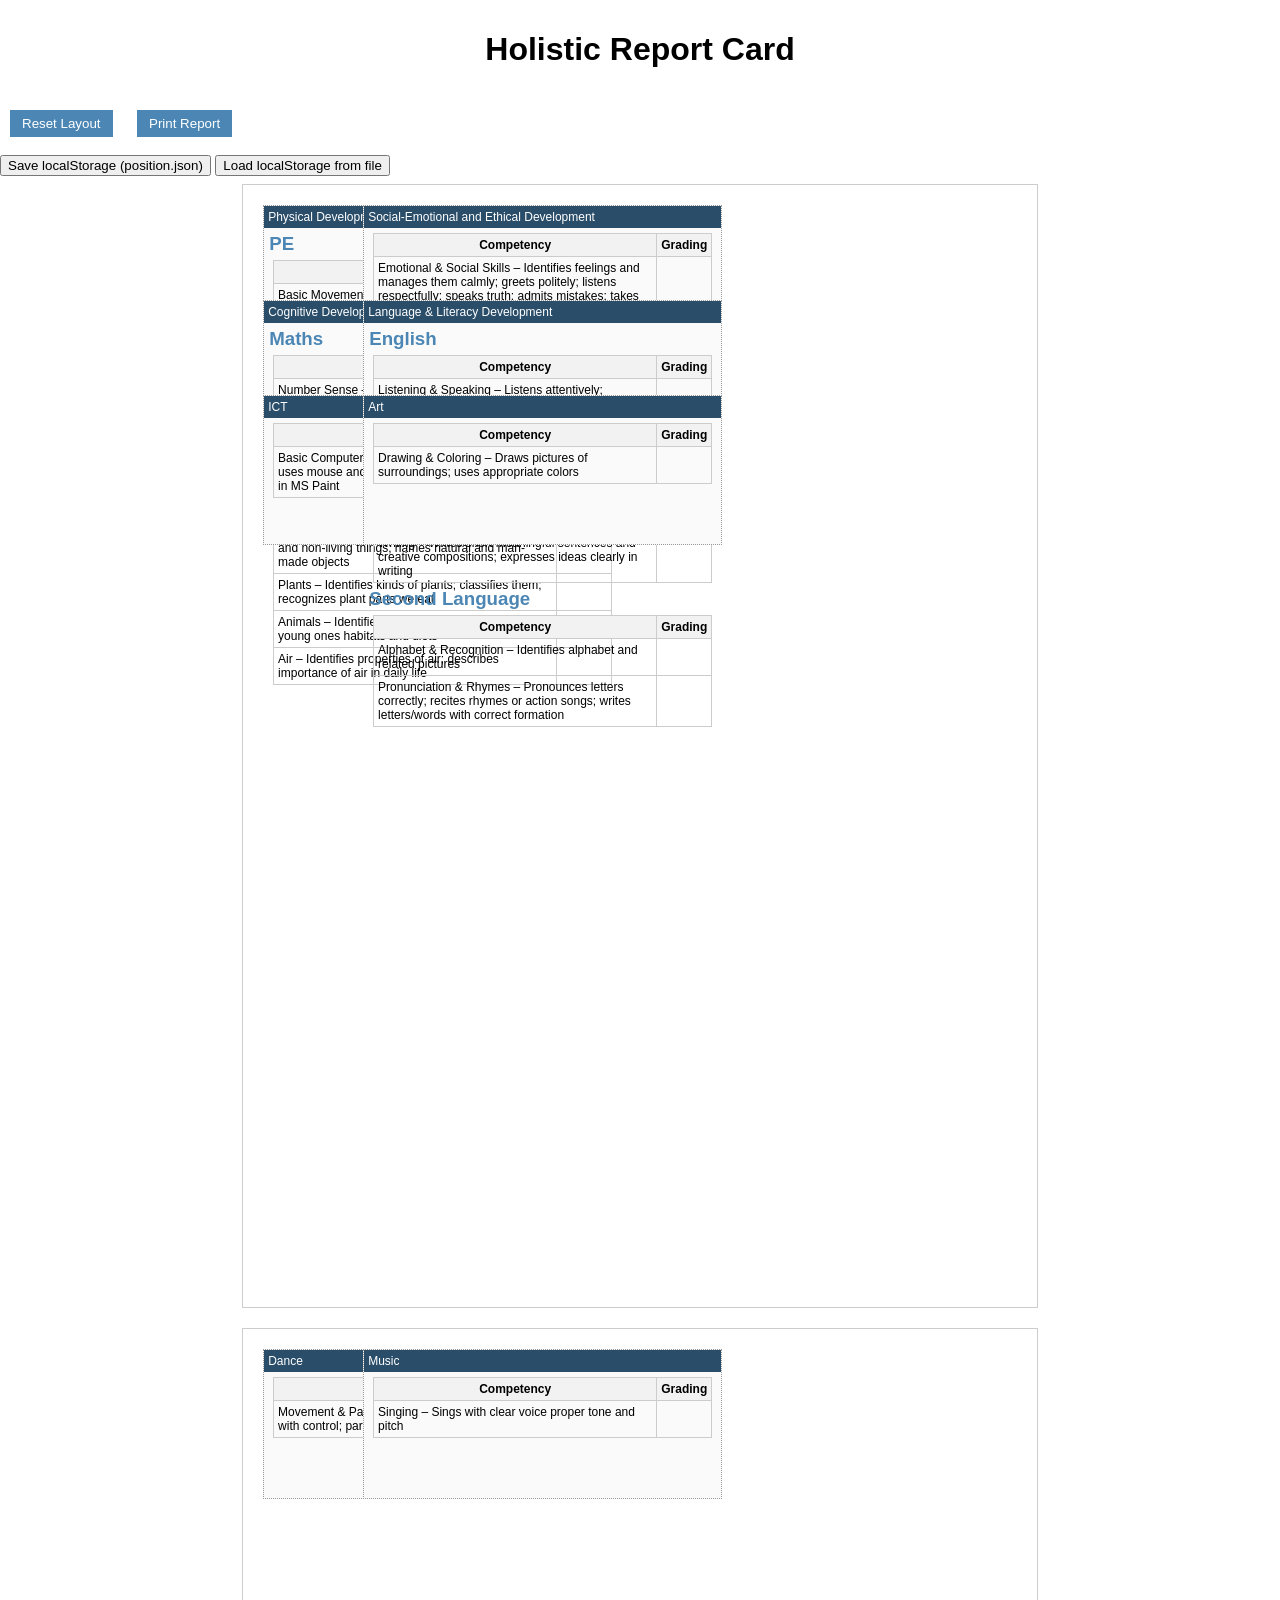
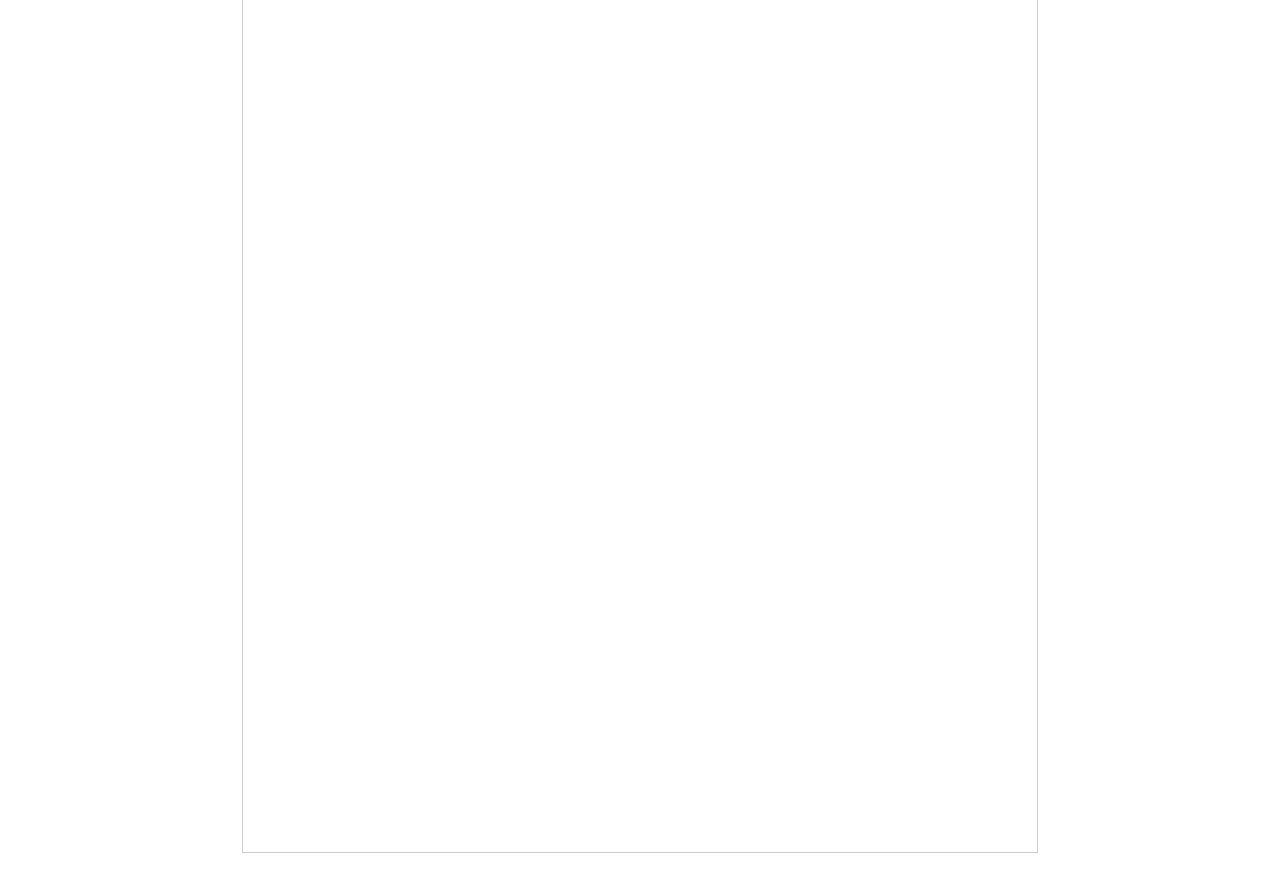
==== index.html @ 9ecc625c "Included Position.js" ====
<!DOCTYPE html>
<html>
<head>
  <meta charset="UTF-8">
  <title>Holistic Report Card</title>
<link rel="stylesheet" href="styles.css">
</head>
<body>

<h1>Holistic Report Card</h1>
<button id="resetBtn">Reset Layout</button>
<button id="printBtn">Print Report</button>

<!-- place anywhere in your page (e.g., near your toolbar) -->
<div id="localstorage-tools" style="margin:8px 0;">
  <button id="exportBtn">Save localStorage (position.json)</button>
  <button id="importBtn">Load localStorage from file</button>
  <input id="importFile" type="file" accept=".json,application/json" style="display:none" />
</div>


<div id="pages"></div>


<script src="script.js"></script>
</body>
</html>
---- styles.css ----
@page { size: A4; margin: 0; }
    body { font-family: Arial, sans-serif; margin: 0; padding: 0; }
    h1 { text-align:center; padding:10px; }
    .a4-page {
      position: relative;
      width: 210mm;
      height: 297mm;
      margin: auto;
      border: 1px solid #ccc;
      background: #fff;
      margin-bottom: 20px;
      page-break-after: always;
    }
    .domain {
      position: absolute;
      width: 95mm;
      min-height: 50px;
      background: #fafafa;
      border: 1px dotted #999;
      box-sizing: border-box;
    }
    .drag-handle {
      background: #2a4d69;
      color: #fff;
      padding: 4px;
      cursor: move;
      font-size: 12px;
    }
    .resize-handle {
      position: absolute;
      left: 0; right: 0; height: 6px;
      cursor: ns-resize; background: transparent;
    }
    .resize-top { top: 0; }
    .resize-bottom { bottom: 0; }
    h3 { margin: 5px; color: #4b86b4; }
    table { border-collapse: collapse; width: 95%; margin: 5px auto; }
    th, td { border: 1px solid #ccc; padding: 4px; font-size: 12px; }
    th { background: #f2f2f2; }
    #resetBtn, #printBtn {
      display:inline-block;
      margin:10px;
      padding:6px 12px;
      background:#4b86b4;
      color:#fff;
      border:none;
      cursor:pointer;
    }
    .guide-line {
      position: absolute;
      background: red;
      opacity: 0.5;
      pointer-events: none;
      z-index: 9999;
      display: none;
    }
    .guide-line.horizontal { height: 1px; width: 100%; }
    .guide-line.vertical { width: 1px; height: 100%; }

    @media print {
      #resetBtn, #printBtn, h1 {
        display: none !important;
      }
      .a4-page { border: none; margin: 0; }
    }
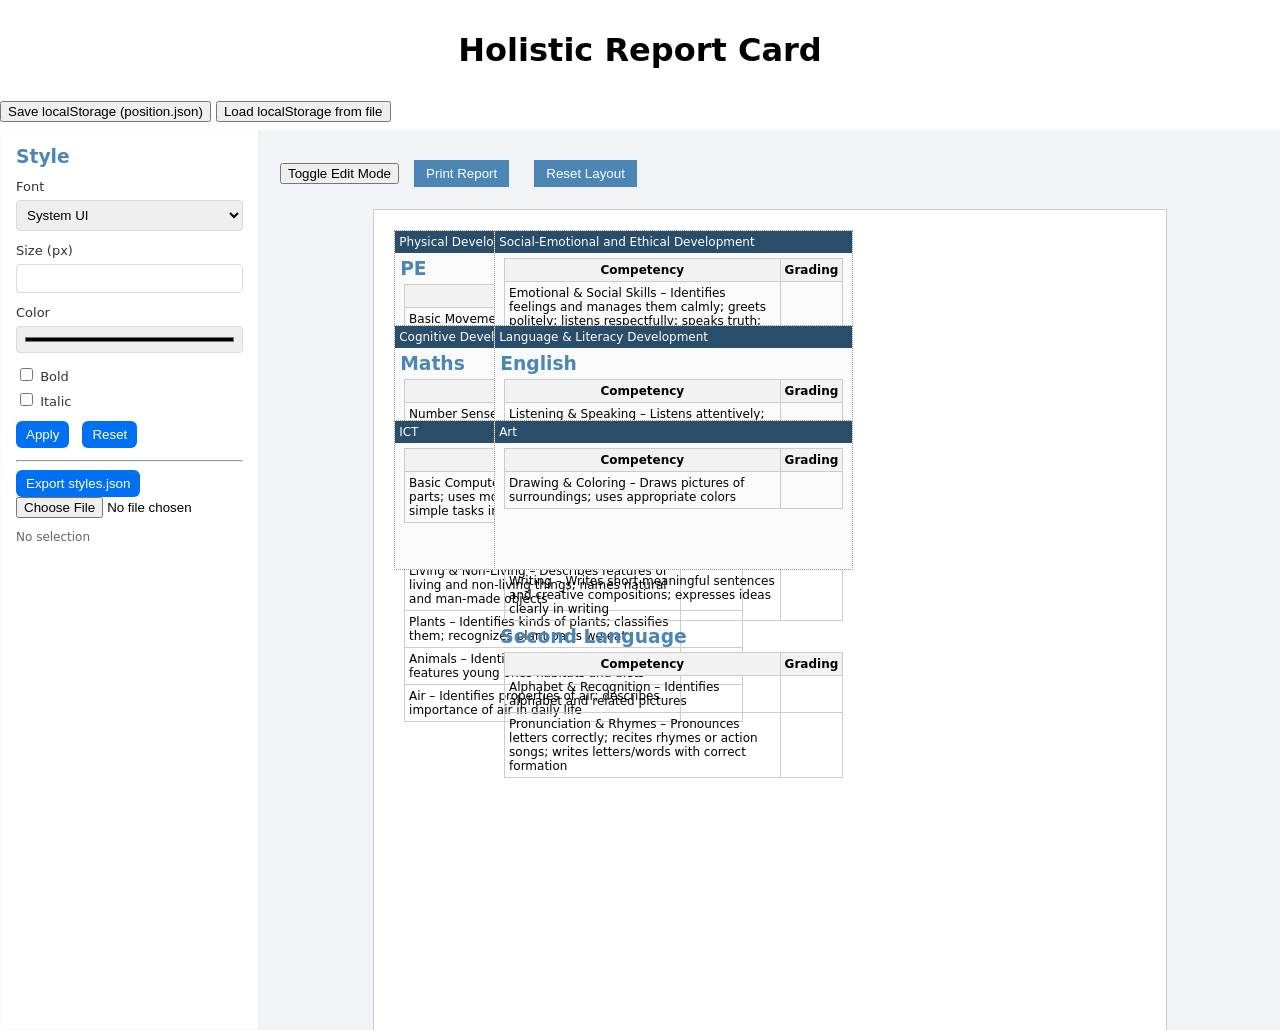
==== commit ec0e3f19: "Included Editor.js" ====
--- a/index.html
+++ b/index.html
@@ -2,26 +2,82 @@
 <html>
 <head>
   <meta charset="UTF-8">
-  <title>Holistic Report Card</title>
-<link rel="stylesheet" href="styles.css">
+  <title>Holistic Report Card — Editor</title>
+  <link rel="stylesheet" href="styles.css">
+  <link rel="stylesheet" href="assets/css/editor.css">
 </head>
 <body>
 
-<h1>Holistic Report Card</h1>
-<button id="resetBtn">Reset Layout</button>
-<button id="printBtn">Print Report</button>
+<header>
+  <h1>Holistic Report Card</h1>
+</header>
 
-<!-- place anywhere in your page (e.g., near your toolbar) -->
 <div id="localstorage-tools" style="margin:8px 0;">
   <button id="exportBtn">Save localStorage (position.json)</button>
   <button id="importBtn">Load localStorage from file</button>
   <input id="importFile" type="file" accept=".json,application/json" style="display:none" />
 </div>
 
+<div id="app" class="app-shell">
+  <aside id="sidebar" aria-label="Style sidebar">
+    <h3>Style</h3>
 
-<div id="pages"></div>
+    <div class="control">
+      <label for="fontFamily">Font</label>
+      <select id="fontFamily">
+        <option value="system-ui, -apple-system, 'Segoe UI', Roboto, 'Helvetica Neue', Arial">System UI</option>
+        <option value="Arial, Helvetica, sans-serif">Arial</option>
+        <option value="Georgia, serif">Georgia</option>
+        <option value="'Times New Roman', Times, serif">Times New Roman</option>
+        <option value="'Courier New', monospace">Courier New</option>
+      </select>
+    </div>
 
+    <div class="control">
+      <label for="fontSize">Size (px)</label>
+      <input id="fontSize" type="number" min="6" max="200" />
+    </div>
 
-<script src="script.js"></script>
+    <div class="control">
+      <label for="fontColor">Color</label>
+      <input id="fontColor" type="color" />
+    </div>
+
+    <div class="control">
+      <label><input id="boldToggle" type="checkbox" /> Bold</label>
+      <label><input id="italicToggle" type="checkbox" /> Italic</label>
+    </div>
+
+    <div class="control">
+      <button id="applyBtn">Apply</button>
+      <button id="resetStyleBtn">Reset</button>
+    </div>
+
+    <hr />
+
+    <div class="control">
+      <button id="exportStylesBtn">Export styles.json</button>
+      <input id="importStylesFile" type="file" accept="application/json" />
+    </div>
+
+    <div id="selectedInfo" aria-live="polite"></div>
+  </aside>
+
+  <main id="main">
+    <div id="toolbar">
+      <button id="toggleEdit">Toggle Edit Mode</button>
+      <button id="printBtn">Print Report</button>
+      <button id="resetBtn">Reset Layout</button>
+    </div>
+
+    <section id="pages-wrapper">
+      <!-- script.js will populate #pages with .a4-page elements -->
+      <div id="pages"></div>
+    </section>
+  </main>
+</div>
+
+<script src="script.js" defer></script>
+<script src="assets/js/editor.js" defer></script>
 </body>
 </html>
--- a/styles.css
+++ b/styles.css
@@ -1,65 +1,89 @@
- @page { size: A4; margin: 0; }
-    body { font-family: Arial, sans-serif; margin: 0; padding: 0; }
-    h1 { text-align:center; padding:10px; }
-    .a4-page {
-      position: relative;
-      width: 210mm;
-      height: 297mm;
-      margin: auto;
-      border: 1px solid #ccc;
-      background: #fff;
-      margin-bottom: 20px;
-      page-break-after: always;
-    }
-    .domain {
-      position: absolute;
-      width: 95mm;
-      min-height: 50px;
-      background: #fafafa;
-      border: 1px dotted #999;
-      box-sizing: border-box;
-    }
-    .drag-handle {
-      background: #2a4d69;
-      color: #fff;
-      padding: 4px;
-      cursor: move;
-      font-size: 12px;
-    }
-    .resize-handle {
-      position: absolute;
-      left: 0; right: 0; height: 6px;
-      cursor: ns-resize; background: transparent;
-    }
-    .resize-top { top: 0; }
-    .resize-bottom { bottom: 0; }
-    h3 { margin: 5px; color: #4b86b4; }
-    table { border-collapse: collapse; width: 95%; margin: 5px auto; }
-    th, td { border: 1px solid #ccc; padding: 4px; font-size: 12px; }
-    th { background: #f2f2f2; }
-    #resetBtn, #printBtn {
-      display:inline-block;
-      margin:10px;
-      padding:6px 12px;
-      background:#4b86b4;
-      color:#fff;
-      border:none;
-      cursor:pointer;
-    }
-    .guide-line {
-      position: absolute;
-      background: red;
-      opacity: 0.5;
-      pointer-events: none;
-      z-index: 9999;
-      display: none;
-    }
-    .guide-line.horizontal { height: 1px; width: 100%; }
-    .guide-line.vertical { width: 1px; height: 100%; }
+@page { size: A4; margin: 0; }
+body { font-family: Arial, sans-serif; margin: 0; padding: 0; }
+h1 { text-align:center; padding:10px; }
+.a4-page {
+  position: relative;
+  width: 210mm;
+  height: 297mm;
+  margin: auto;
+  border: 1px solid #ccc;
+  background: #fff;
+  margin-bottom: 20px;
+  page-break-after: always;
+}
+.domain {
+  position: absolute;
+  width: 95mm;
+  min-height: 50px;
+  background: #fafafa;
+  border: 1px dotted #999;
+  box-sizing: border-box;
+}
+.drag-handle {
+  background: #2a4d69;
+  color: #fff;
+  padding: 4px;
+  cursor: move;
+  font-size: 12px;
+}
+.resize-handle {
+  position: absolute;
+  left: 0; right: 0; height: 6px;
+  cursor: ns-resize; background: transparent;
+}
+.resize-top { top: 0; }
+.resize-bottom { bottom: 0; }
+h3 { margin: 5px; color: #4b86b4; }
+table { border-collapse: collapse; width: 95%; margin: 5px auto; }
+th, td { border: 1px solid #ccc; padding: 4px; font-size: 12px; }
+th { background: #f2f2f2; }
+#resetBtn, #printBtn {
+  display:inline-block;
+  margin:10px;
+  padding:6px 12px;
+  background:#4b86b4;
+  color:#fff;
+  border:none;
+  cursor:pointer;
+}
+.guide-line {
+  position: absolute;
+  background: red;
+  opacity: 0.5;
+  pointer-events: none;
+  z-index: 9999;
+  display: none;
+}
+.guide-line.horizontal { height: 1px; width: 100%; }
+.guide-line.vertical { width: 1px; height: 100%; }
 
-    @media print {
-      #resetBtn, #printBtn, h1 {
-        display: none !important;
-      }
-      .a4-page { border: none; margin: 0; }
-    }+/* Improved print rules: hide editor UI and print only the #pages area. Keep drag-handle visible. */
+@media print {
+  /* Hide editor/sidebar/tooling and controls from print */
+  #sidebar,
+  #toolbar,
+  #localstorage-tools,
+  #exportBtn,
+  #importBtn,
+  #importFile,
+  #resetBtn,
+  #printBtn,
+  .no-print,
+  [data-no-print],
+  .resize-handle,
+  .guide-line {
+    display: none !important;
+    visibility: hidden !important;
+  }
+
+  /* Print only the #pages area (and everything inside it). Hide everything else. */
+  body * { visibility: hidden !important; }
+  #pages, #pages * { visibility: visible !important; }
+  #pages { position: absolute !important; left: 0; top: 0; width: 100% !important; }
+
+  /* Ensure A4 pages print cleanly */
+  .a4-page { page-break-after: always; border: none !important; box-shadow: none !important; margin: 0 !important; }
+
+  /* Ensure drag handles are visible in print */
+  .drag-handle { display: block !important; visibility: visible !important; color: #fff; background: #2a4d69; -webkit-print-color-adjust: exact; }
+}
--- a/assets/css/editor.css
+++ b/assets/css/editor.css
@@ -0,0 +1,62 @@
+:root{
+  --sidebar-width: 260px;
+  --a4-bg: #fff;
+  --app-bg: #f2f4f7;
+  --accent: #0070f3;
+}
+
+*{box-sizing: border-box;}
+body,html{height:100%;margin:0;font-family:system-ui, -apple-system, "Segoe UI", Roboto, "Helvetica Neue", Arial;}
+#app{display:flex;height:100vh;background:var(--app-bg);}
+
+/* Sidebar */
+#sidebar{
+  width:var(--sidebar-width);
+  padding:16px;
+  background:#ffffff;
+  border-right:1px solid #e6e9ef;
+  box-shadow: 0 0 0 1px rgba(0,0,0,0.02) inset;
+  overflow:auto;
+}
+#sidebar h3{margin:0 0 12px 0;}
+.control{margin-bottom:12px;}
+.control label{display:block;font-size:13px;margin-bottom:6px;color:#333;}
+.control input[type="number"], .control select, .control input[type="color"]{width:100%;padding:6px;border:1px solid #d7dbe0;border-radius:4px;}
+.control button{margin-right:8px;padding:6px 10px;border:0;background:var(--accent);color:#fff;border-radius:6px;cursor:pointer;}
+.control button[type="reset"]{background:#666;}
+#selectedInfo{font-size:12px;color:#666;margin-top:8px;}
+
+/* Main area */
+#main{flex:1;display:flex;flex-direction:column;padding:20px;overflow:auto;}
+#toolbar{margin-bottom:12px;}
+#a4-wrapper{display:flex;justify-content:center;align-items:flex-start;padding:12px;}
+
+/* A4 style: using mm for print size; on screen we'll clamp the px size for convenience */
+.a4{
+  width:210mm; /* print size */
+  height:297mm;
+  max-width: 794px; /* approx 210mm at 96dpi */
+  max-height: 1123px;
+  background:var(--a4-bg);
+  border:1px solid #d0d4da;
+  box-shadow:0 6px 18px rgba(0,0,0,0.08);
+  padding:20mm;
+  overflow:auto;
+  position:relative;
+}
+
+/* Visual selection */
+.selected-outline{
+  outline: 3px dashed rgba(0,120,255,0.6);
+  outline-offset: -4px;
+}
+
+/* Make editable cursor obvious */
+.a4 [contenteditable="true"]:focus{
+  outline: 2px solid rgba(0,120,255,0.2);
+}
+
+/* Responsive adjustments */
+@media (max-width:900px){
+  #sidebar{display:none;}
+}
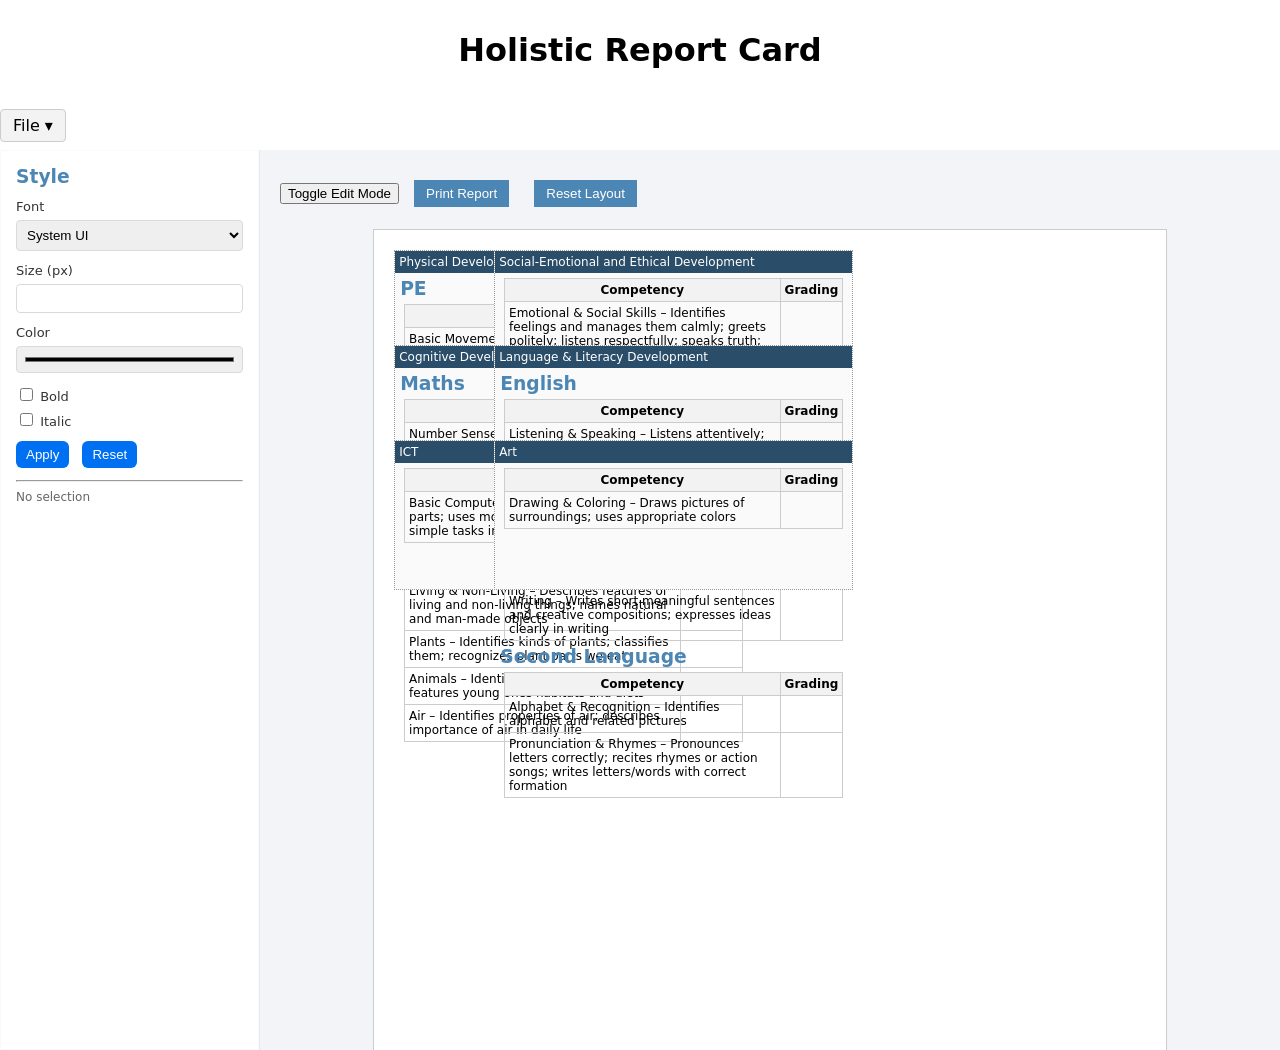
==== commit 0f3064b2: "Included layout-styles" ====
--- a/index.html
+++ b/index.html
@@ -5,6 +5,47 @@
   <title>Holistic Report Card — Editor</title>
   <link rel="stylesheet" href="styles.css">
   <link rel="stylesheet" href="assets/css/editor.css">
+  <style>
+    /* File menu styles */
+    #file-menu {
+      position: relative;
+      display: inline-block;
+      margin: 8px 0;
+    }
+    #file-button {
+      padding: 6px 12px;
+      cursor: pointer;
+      background: #f3f3f3;
+      border: 1px solid #ccc;
+      border-radius: 4px;
+    }
+    #file-dropdown {
+      display: none;
+      position: absolute;
+      left: 0;
+      top: calc(100% + 6px);
+      background: white;
+      border: 1px solid #ccc;
+      box-shadow: 0 6px 18px rgba(0,0,0,0.08);
+      min-width: 180px;
+      z-index: 1000;
+      border-radius: 4px;
+      padding: 6px 0;
+    }
+    #file-dropdown button {
+      display: block;
+      width: 100%;
+      text-align: left;
+      padding: 8px 12px;
+      border: none;
+      background: transparent;
+      cursor: pointer;
+      font-size: 14px;
+    }
+    #file-dropdown button:hover {
+      background: #f5f7fb;
+    }
+  </style>
 </head>
 <body>
 
@@ -12,10 +53,15 @@
   <h1>Holistic Report Card</h1>
 </header>
 
-<div id="localstorage-tools" style="margin:8px 0;">
-  <button id="exportBtn">Save localStorage (position.json)</button>
-  <button id="importBtn">Load localStorage from file</button>
-  <input id="importFile" type="file" accept=".json,application/json" style="display:none" />
+<div id="file-menu" aria-label="File menu">
+  <div id="file-button" role="button" aria-haspopup="true" aria-expanded="false">File ▾</div>
+  <div id="file-dropdown" role="menu" aria-label="File menu dropdown">
+    <button id="saveLayoutBtn" role="menuitem">Save layout</button>
+    <button id="exportLayoutBtn" role="menuitem">Export layout (download)</button>
+    <button id="importLayoutBtn" role="menuitem">Import layout (load file)</button>
+  </div>
+  <!-- hidden file input used for import -->
+  <input id="importLayoutFile" type="file" accept="application/json" style="display:none" />
 </div>
 
 <div id="app" class="app-shell">
@@ -55,11 +101,6 @@
 
     <hr />
 
-    <div class="control">
-      <button id="exportStylesBtn">Export styles.json</button>
-      <input id="importStylesFile" type="file" accept="application/json" />
-    </div>
-
     <div id="selectedInfo" aria-live="polite"></div>
   </aside>
 
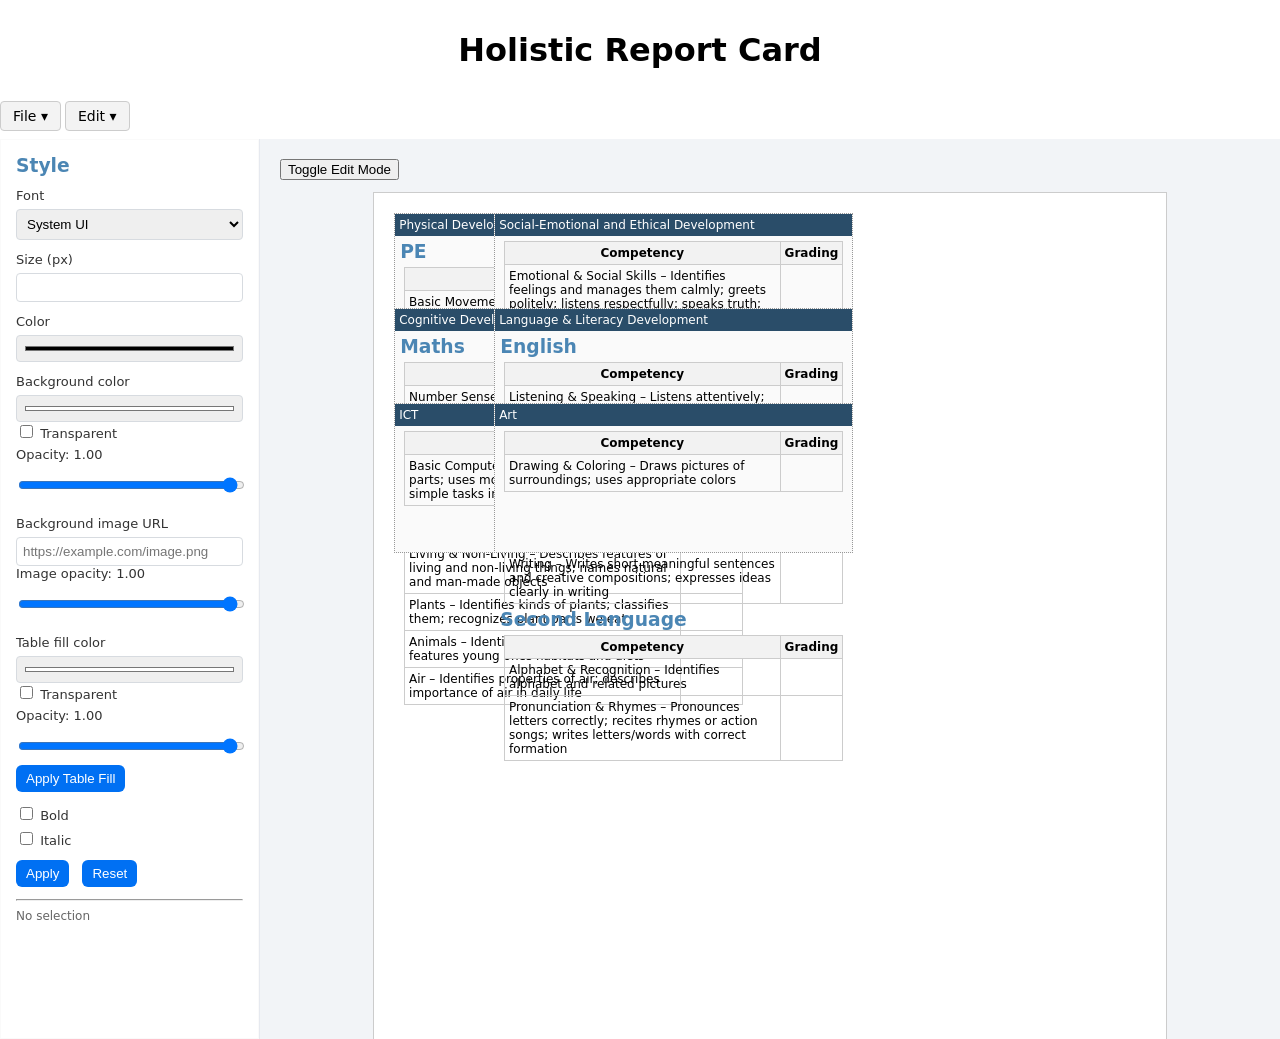
==== commit 495b42ba: "Customized Editor" ====
--- a/index.html
+++ b/index.html
@@ -6,20 +6,30 @@
   <link rel="stylesheet" href="styles.css">
   <link rel="stylesheet" href="assets/css/editor.css">
   <style>
-    /* File menu styles */
-    #file-menu {
+    /* Menu bar styles */
+    .menu-bar {
+      display: flex;
+      gap: 4px;
+      align-items: center;
+      margin: 8px 0;
+    }
+    .menu-item {
       position: relative;
       display: inline-block;
-      margin: 8px 0;
     }
-    #file-button {
+    .menu-item-button {
       padding: 6px 12px;
       cursor: pointer;
       background: #f3f3f3;
       border: 1px solid #ccc;
       border-radius: 4px;
+      font-size: 14px;
+      user-select: none;
     }
-    #file-dropdown {
+    .menu-item-button:hover {
+      background: #e8e8e8;
+    }
+    .menu-dropdown {
       display: none;
       position: absolute;
       left: 0;
@@ -32,7 +42,7 @@
       border-radius: 4px;
       padding: 6px 0;
     }
-    #file-dropdown button {
+    .menu-dropdown button {
       display: block;
       width: 100%;
       text-align: left;
@@ -42,8 +52,13 @@
       cursor: pointer;
       font-size: 14px;
     }
-    #file-dropdown button:hover {
+    .menu-dropdown button:hover {
       background: #f5f7fb;
+    }
+    .menu-dropdown hr {
+      border: none;
+      border-top: 1px solid #e0e0e0;
+      margin: 4px 0;
     }
   </style>
 </head>
@@ -53,15 +68,25 @@
   <h1>Holistic Report Card</h1>
 </header>
 
-<div id="file-menu" aria-label="File menu">
-  <div id="file-button" role="button" aria-haspopup="true" aria-expanded="false">File ▾</div>
-  <div id="file-dropdown" role="menu" aria-label="File menu dropdown">
-    <button id="saveLayoutBtn" role="menuitem">Save layout</button>
-    <button id="exportLayoutBtn" role="menuitem">Export layout (download)</button>
-    <button id="importLayoutBtn" role="menuitem">Import layout (load file)</button>
+<div class="menu-bar">
+  <div class="menu-item" id="file-menu" aria-label="File menu">
+    <div class="menu-item-button" id="file-button" role="button" aria-haspopup="true" aria-expanded="false">File ▾</div>
+    <div class="menu-dropdown" id="file-dropdown" role="menu" aria-label="File menu dropdown">
+      <button id="saveLayoutBtn" role="menuitem">Save layout</button>
+      <button id="exportLayoutBtn" role="menuitem">Export layout (download)</button>
+      <button id="importLayoutBtn" role="menuitem">Import layout (load file)</button>
+      <hr />
+      <button id="printBtn" role="menuitem">Print Report</button>
+    </div>
+    <!-- hidden file input used for import -->
+    <input id="importLayoutFile" type="file" accept="application/json" style="display:none" />
   </div>
-  <!-- hidden file input used for import -->
-  <input id="importLayoutFile" type="file" accept="application/json" style="display:none" />
+  <div class="menu-item" id="edit-menu" aria-label="Edit menu">
+    <div class="menu-item-button" id="edit-button" role="button" aria-haspopup="true" aria-expanded="false">Edit ▾</div>
+    <div class="menu-dropdown" id="edit-dropdown" role="menu" aria-label="Edit menu dropdown">
+      <button id="resetBtn" role="menuitem">Reset Layout</button>
+    </div>
+  </div>
 </div>
 
 <div id="app" class="app-shell">
@@ -90,6 +115,30 @@
     </div>
 
     <div class="control">
+      <label for="bgColor">Background color</label>
+      <input id="bgColor" type="color" value="#ffffff" />
+      <label><input id="bgTransparent" type="checkbox" /> Transparent</label>
+      <label for="bgOpacity">Opacity: <span id="bgOpacityValue">1.00</span></label>
+      <input id="bgOpacity" type="range" min="0" max="1" step="0.01" value="1" />
+    </div>
+
+    <div class="control">
+      <label for="bgImageUrl">Background image URL</label>
+      <input id="bgImageUrl" type="url" placeholder="https://example.com/image.png" />
+      <label for="bgImageOpacity">Image opacity: <span id="bgImageOpacityValue">1.00</span></label>
+      <input id="bgImageOpacity" type="range" min="0" max="1" step="0.01" value="1" />
+    </div>
+
+    <div class="control">
+      <label for="tableFillColor">Table fill color</label>
+      <input id="tableFillColor" type="color" value="#ffffff" />
+      <label><input id="tableFillTransparent" type="checkbox" /> Transparent</label>
+      <label for="tableFillOpacity">Opacity: <span id="tableFillOpacityValue">1.00</span></label>
+      <input id="tableFillOpacity" type="range" min="0" max="1" step="0.01" value="1" />
+      <button id="applyTableFillBtn" type="button">Apply Table Fill</button>
+    </div>
+
+    <div class="control">
       <label><input id="boldToggle" type="checkbox" /> Bold</label>
       <label><input id="italicToggle" type="checkbox" /> Italic</label>
     </div>
@@ -107,8 +156,6 @@
   <main id="main">
     <div id="toolbar">
       <button id="toggleEdit">Toggle Edit Mode</button>
-      <button id="printBtn">Print Report</button>
-      <button id="resetBtn">Reset Layout</button>
     </div>
 
     <section id="pages-wrapper">
--- a/styles.css
+++ b/styles.css
@@ -23,16 +23,25 @@
   background: #2a4d69;
   color: #fff;
   padding: 4px;
-  cursor: move;
+  cursor: grab;
+  user-select: none;
   font-size: 12px;
+}
+.drag-handle:active {
+  cursor: grabbing;
 }
 .resize-handle {
   position: absolute;
-  left: 0; right: 0; height: 6px;
-  cursor: ns-resize; background: transparent;
+  left: 0;
+  right: 0;
+  height: 10px;
+  cursor: ns-resize;
+  background: transparent;
+  z-index: 5;
+  user-select: none;
 }
-.resize-top { top: 0; }
-.resize-bottom { bottom: 0; }
+.resize-top { top: -5px; }
+.resize-bottom { bottom: -5px; }
 h3 { margin: 5px; color: #4b86b4; }
 table { border-collapse: collapse; width: 95%; margin: 5px auto; }
 th, td { border: 1px solid #ccc; padding: 4px; font-size: 12px; }
--- a/assets/css/editor.css
+++ b/assets/css/editor.css
@@ -21,7 +21,7 @@
 #sidebar h3{margin:0 0 12px 0;}
 .control{margin-bottom:12px;}
 .control label{display:block;font-size:13px;margin-bottom:6px;color:#333;}
-.control input[type="number"], .control select, .control input[type="color"]{width:100%;padding:6px;border:1px solid #d7dbe0;border-radius:4px;}
+.control input[type="number"], .control select, .control input[type="color"], .control input[type="url"], .control input[type="range"]{width:100%;padding:6px;border:1px solid #d7dbe0;border-radius:4px;}
 .control button{margin-right:8px;padding:6px 10px;border:0;background:var(--accent);color:#fff;border-radius:6px;cursor:pointer;}
 .control button[type="reset"]{background:#666;}
 #selectedInfo{font-size:12px;color:#666;margin-top:8px;}
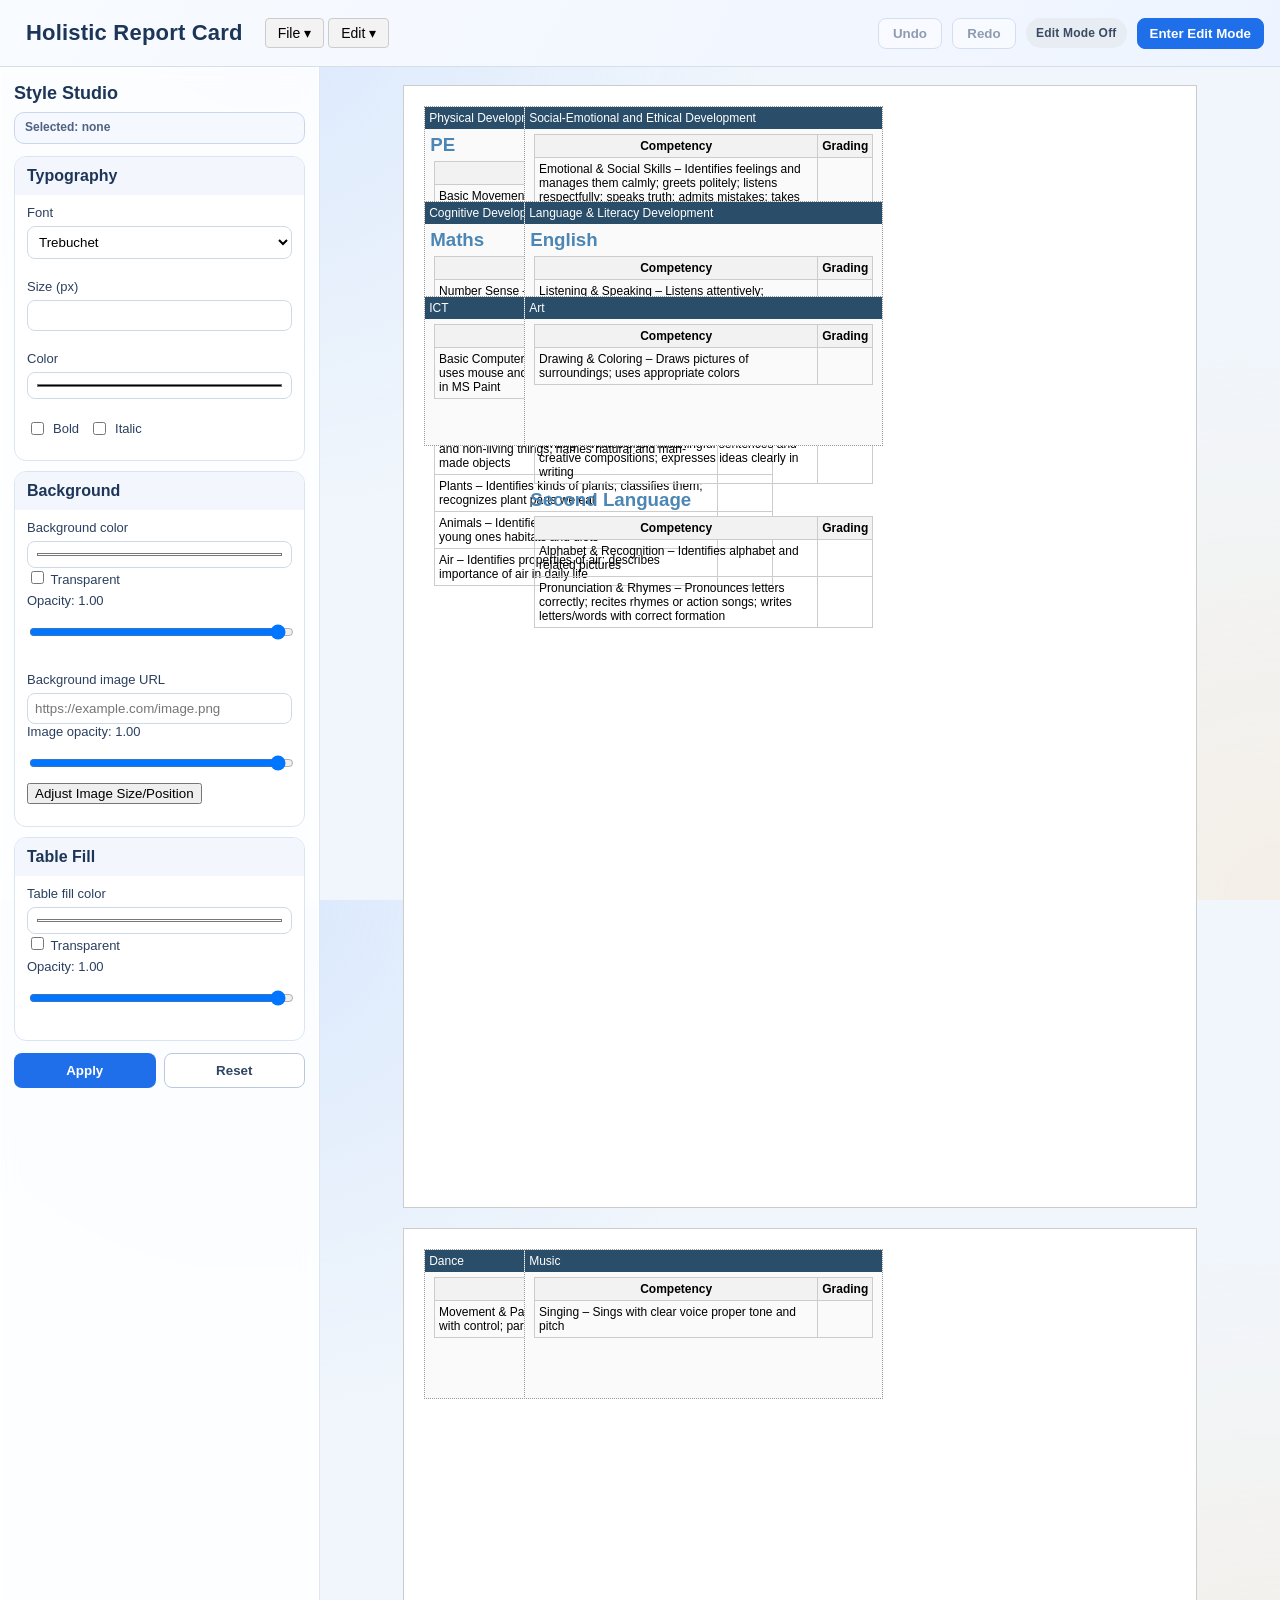
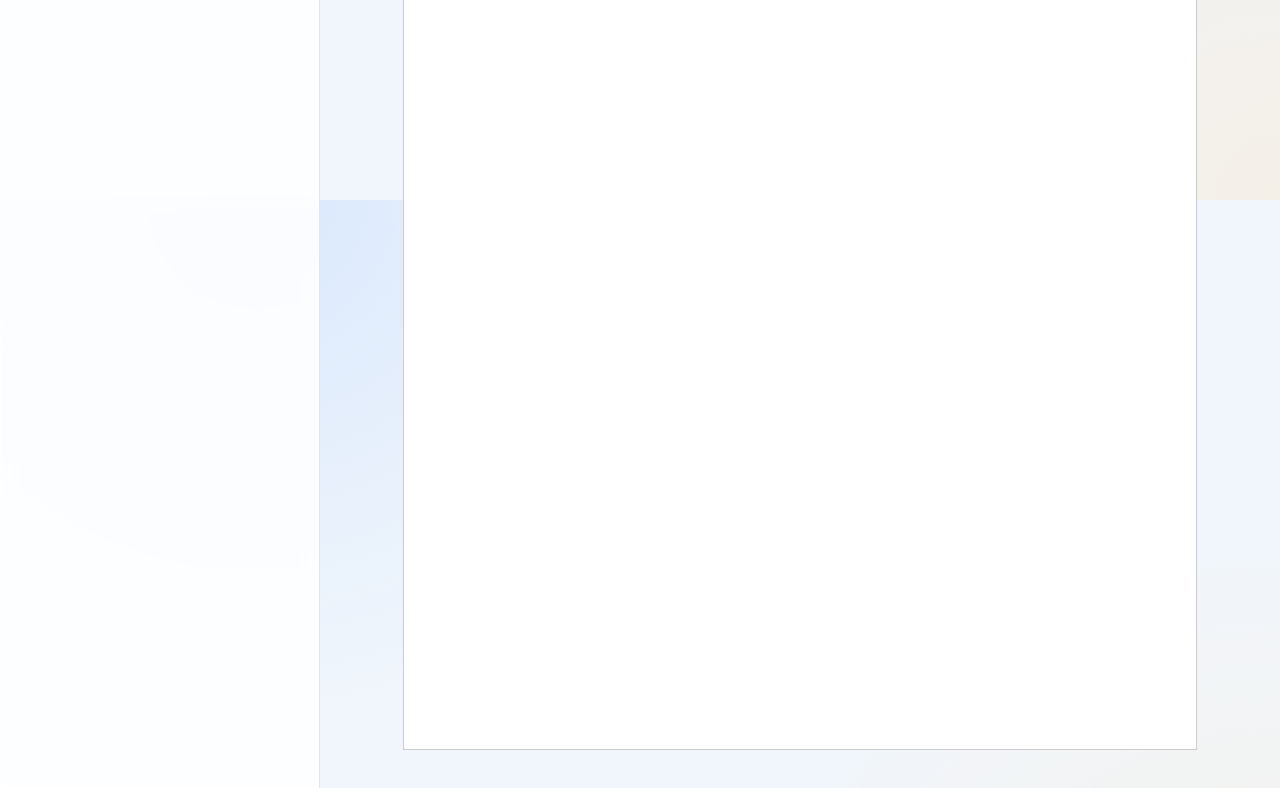
==== commit 77eac61c: "Holistic Report Card - Header and Footer" ====
--- a/index.html
+++ b/index.html
@@ -6,12 +6,41 @@
   <link rel="stylesheet" href="styles.css">
   <link rel="stylesheet" href="assets/css/editor.css">
   <style>
-    /* Menu bar styles */
+    /* App header and menu styles */
+    .app-header {
+      display: flex;
+      align-items: center;
+      justify-content: space-between;
+      gap: 16px;
+      padding: 10px 16px;
+      border-bottom: 1px solid #d6dee8;
+      background: linear-gradient(120deg, #f8fbff 0%, #eef4ff 100%);
+      position: sticky;
+      top: 0;
+      z-index: 20;
+    }
+    .brand {
+      margin: 0;
+      font-family: "Trebuchet MS", "Segoe UI", sans-serif;
+      font-size: 22px;
+      letter-spacing: 0.2px;
+      color: #1d3557;
+    }
+    .app-header-left {
+      display: flex;
+      align-items: center;
+      gap: 12px;
+      min-width: 0;
+    }
+    .app-header-right {
+      display: flex;
+      align-items: center;
+      gap: 10px;
+    }
     .menu-bar {
       display: flex;
       gap: 4px;
       align-items: center;
-      margin: 8px 0;
     }
     .menu-item {
       position: relative;
@@ -28,6 +57,51 @@
     }
     .menu-item-button:hover {
       background: #e8e8e8;
+    }
+    #toggleEdit {
+      border: 1px solid #1f6feb;
+      background: #1f6feb;
+      color: #fff;
+      border-radius: 8px;
+      padding: 7px 12px;
+      font-weight: 600;
+      cursor: pointer;
+    }
+    #toggleEdit:hover {
+      background: #1758b8;
+    }
+    .history-btn {
+      border: 1px solid #b8c8df;
+      background: #fff;
+      color: #2f4563;
+      border-radius: 8px;
+      padding: 7px 10px;
+      font-weight: 700;
+      cursor: pointer;
+      min-width: 64px;
+    }
+    .history-btn:hover:not(:disabled) {
+      background: #f4f8ff;
+    }
+    .history-btn:disabled {
+      opacity: 0.5;
+      cursor: not-allowed;
+    }
+    #editModeStatus {
+      display: inline-flex;
+      align-items: center;
+      height: 30px;
+      padding: 0 10px;
+      border-radius: 999px;
+      font-size: 12px;
+      font-weight: 700;
+      letter-spacing: 0.2px;
+      background: #e8edf3;
+      color: #3a4b61;
+    }
+    body.edit-mode #editModeStatus {
+      background: #e6f4ea;
+      color: #1f6a3d;
     }
     .menu-dropdown {
       display: none;
@@ -64,100 +138,113 @@
 </head>
 <body>
 
-<header>
-  <h1>Holistic Report Card</h1>
-</header>
-
-<div class="menu-bar">
-  <div class="menu-item" id="file-menu" aria-label="File menu">
-    <div class="menu-item-button" id="file-button" role="button" aria-haspopup="true" aria-expanded="false">File ▾</div>
-    <div class="menu-dropdown" id="file-dropdown" role="menu" aria-label="File menu dropdown">
-      <button id="saveLayoutBtn" role="menuitem">Save layout</button>
-      <button id="exportLayoutBtn" role="menuitem">Export layout (download)</button>
-      <button id="importLayoutBtn" role="menuitem">Import layout (load file)</button>
-      <hr />
-      <button id="printBtn" role="menuitem">Print Report</button>
-    </div>
-    <!-- hidden file input used for import -->
-    <input id="importLayoutFile" type="file" accept="application/json" style="display:none" />
-  </div>
-  <div class="menu-item" id="edit-menu" aria-label="Edit menu">
-    <div class="menu-item-button" id="edit-button" role="button" aria-haspopup="true" aria-expanded="false">Edit ▾</div>
-    <div class="menu-dropdown" id="edit-dropdown" role="menu" aria-label="Edit menu dropdown">
-      <button id="resetBtn" role="menuitem">Reset Layout</button>
+<header class="app-header">
+  <div class="app-header-left">
+    <h1 class="brand">Holistic Report Card</h1>
+    <div class="menu-bar">
+      <div class="menu-item" id="file-menu" aria-label="File menu">
+        <div class="menu-item-button" id="file-button" role="button" aria-haspopup="true" aria-expanded="false">File ▾</div>
+        <div class="menu-dropdown" id="file-dropdown" role="menu" aria-label="File menu dropdown">
+          <button id="saveLayoutBtn" role="menuitem">Save layout</button>
+          <button id="exportLayoutBtn" role="menuitem">Export layout (download)</button>
+          <button id="importLayoutBtn" role="menuitem">Import layout (load file)</button>
+          <hr />
+          <button id="printBtn" role="menuitem">Print Report</button>
+        </div>
+        <!-- hidden file input used for import -->
+        <input id="importLayoutFile" type="file" accept="application/json" style="display:none" />
+      </div>
+      <div class="menu-item" id="edit-menu" aria-label="Edit menu">
+        <div class="menu-item-button" id="edit-button" role="button" aria-haspopup="true" aria-expanded="false">Edit ▾</div>
+        <div class="menu-dropdown" id="edit-dropdown" role="menu" aria-label="Edit menu dropdown">
+          <button id="headerFooterBtn" role="menuitem">Header / Footer...</button>
+          <hr />
+          <button id="resetBtn" role="menuitem">Reset Layout</button>
+        </div>
+      </div>
     </div>
   </div>
-</div>
+  <div class="app-header-right">
+    <button id="undoBtn" class="history-btn" title="Undo (Ctrl+Z)">Undo</button>
+    <button id="redoBtn" class="history-btn" title="Redo (Ctrl+Y)">Redo</button>
+    <span id="editModeStatus">Edit Mode Off</span>
+    <button id="toggleEdit">Toggle Edit Mode</button>
+  </div>
+</header>
 
 <div id="app" class="app-shell">
   <aside id="sidebar" aria-label="Style sidebar">
-    <h3>Style</h3>
-
-    <div class="control">
-      <label for="fontFamily">Font</label>
-      <select id="fontFamily">
-        <option value="system-ui, -apple-system, 'Segoe UI', Roboto, 'Helvetica Neue', Arial">System UI</option>
-        <option value="Arial, Helvetica, sans-serif">Arial</option>
-        <option value="Georgia, serif">Georgia</option>
-        <option value="'Times New Roman', Times, serif">Times New Roman</option>
-        <option value="'Courier New', monospace">Courier New</option>
-      </select>
+    <div class="sidebar-head">
+      <h3>Style Studio</h3>
+      <div id="selectedInfo" aria-live="polite" class="selected-chip"></div>
     </div>
 
-    <div class="control">
-      <label for="fontSize">Size (px)</label>
-      <input id="fontSize" type="number" min="6" max="200" />
-    </div>
-
-    <div class="control">
-      <label for="fontColor">Color</label>
-      <input id="fontColor" type="color" />
-    </div>
-
-    <div class="control">
-      <label for="bgColor">Background color</label>
-      <input id="bgColor" type="color" value="#ffffff" />
-      <label><input id="bgTransparent" type="checkbox" /> Transparent</label>
-      <label for="bgOpacity">Opacity: <span id="bgOpacityValue">1.00</span></label>
-      <input id="bgOpacity" type="range" min="0" max="1" step="0.01" value="1" />
-    </div>
-
-    <div class="control">
-      <label for="bgImageUrl">Background image URL</label>
-      <input id="bgImageUrl" type="url" placeholder="https://example.com/image.png" />
-      <label for="bgImageOpacity">Image opacity: <span id="bgImageOpacityValue">1.00</span></label>
-      <input id="bgImageOpacity" type="range" min="0" max="1" step="0.01" value="1" />
-    </div>
-
-    <div class="control">
-      <label for="tableFillColor">Table fill color</label>
-      <input id="tableFillColor" type="color" value="#ffffff" />
-      <label><input id="tableFillTransparent" type="checkbox" /> Transparent</label>
-      <label for="tableFillOpacity">Opacity: <span id="tableFillOpacityValue">1.00</span></label>
-      <input id="tableFillOpacity" type="range" min="0" max="1" step="0.01" value="1" />
-      <button id="applyTableFillBtn" type="button">Apply Table Fill</button>
-    </div>
-
-    <div class="control">
-      <label><input id="boldToggle" type="checkbox" /> Bold</label>
-      <label><input id="italicToggle" type="checkbox" /> Italic</label>
-    </div>
-
-    <div class="control">
+    <details class="panel" open>
+      <summary>Typography</summary>
+      <div class="control">
+        <label for="fontFamily">Font</label>
+        <select id="fontFamily">
+          <option value="'Trebuchet MS', 'Segoe UI', sans-serif">Trebuchet</option>
+          <option value="Arial, Helvetica, sans-serif">Arial</option>
+          <option value="Georgia, serif">Georgia</option>
+          <option value="'Times New Roman', Times, serif">Times New Roman</option>
+          <option value="'Courier New', monospace">Courier New</option>
+        </select>
+      </div>
+
+      <div class="control">
+        <label for="fontSize">Size (px)</label>
+        <input id="fontSize" type="number" min="6" max="200" />
+      </div>
+
+      <div class="control">
+        <label for="fontColor">Color</label>
+        <input id="fontColor" type="color" />
+      </div>
+
+      <div class="control inline-checks">
+        <label><input id="boldToggle" type="checkbox" /> Bold</label>
+        <label><input id="italicToggle" type="checkbox" /> Italic</label>
+      </div>
+    </details>
+
+    <details class="panel" open>
+      <summary>Background</summary>
+      <div class="control">
+        <label for="bgColor">Background color</label>
+        <input id="bgColor" type="color" value="#ffffff" />
+        <label><input id="bgTransparent" type="checkbox" /> Transparent</label>
+        <label for="bgOpacity">Opacity: <span id="bgOpacityValue">1.00</span></label>
+        <input id="bgOpacity" type="range" min="0" max="1" step="0.01" value="1" />
+      </div>
+
+      <div class="control">
+        <label for="bgImageUrl">Background image URL</label>
+        <input id="bgImageUrl" type="url" placeholder="https://example.com/image.png" />
+        <label for="bgImageOpacity">Image opacity: <span id="bgImageOpacityValue">1.00</span></label>
+        <input id="bgImageOpacity" type="range" min="0" max="1" step="0.01" value="1" />
+        <button id="openBgAdjusterBtn" type="button">Adjust Image Size/Position</button>
+      </div>
+    </details>
+
+    <details class="panel" open>
+      <summary>Table Fill</summary>
+      <div class="control">
+        <label for="tableFillColor">Table fill color</label>
+        <input id="tableFillColor" type="color" value="#ffffff" />
+        <label><input id="tableFillTransparent" type="checkbox" /> Transparent</label>
+        <label for="tableFillOpacity">Opacity: <span id="tableFillOpacityValue">1.00</span></label>
+        <input id="tableFillOpacity" type="range" min="0" max="1" step="0.01" value="1" />
+      </div>
+    </details>
+
+    <div class="control action-row">
       <button id="applyBtn">Apply</button>
       <button id="resetStyleBtn">Reset</button>
     </div>
-
-    <hr />
-
-    <div id="selectedInfo" aria-live="polite"></div>
   </aside>
 
   <main id="main">
-    <div id="toolbar">
-      <button id="toggleEdit">Toggle Edit Mode</button>
-    </div>
-
     <section id="pages-wrapper">
       <!-- script.js will populate #pages with .a4-page elements -->
       <div id="pages"></div>
--- a/styles.css
+++ b/styles.css
@@ -1,5 +1,13 @@
 @page { size: A4; margin: 0; }
-body { font-family: Arial, sans-serif; margin: 0; padding: 0; }
+body {
+  font-family: "Trebuchet MS", "Segoe UI", sans-serif;
+  margin: 0;
+  padding: 0;
+  background:
+    radial-gradient(circle at 20% 0%, rgba(159, 198, 255, 0.28), transparent 38%),
+    radial-gradient(circle at 100% 100%, rgba(255, 218, 167, 0.25), transparent 36%),
+    #f1f6fc;
+}
 h1 { text-align:center; padding:10px; }
 .a4-page {
   position: relative;
@@ -18,6 +26,30 @@
   background: #fafafa;
   border: 1px dotted #999;
   box-sizing: border-box;
+  z-index: 2;
+}
+.page-header,
+.page-footer {
+  position: absolute;
+  left: 0;
+  right: 0;
+  display: flex;
+  align-items: center;
+  box-sizing: border-box;
+  padding: 0 12px;
+  overflow: hidden;
+  z-index: 1;
+}
+.page-header {
+  top: 0;
+}
+.page-footer {
+  bottom: 0;
+  justify-content: flex-end;
+}
+.page-number {
+  font-weight: 700;
+  color: #1f3f66;
 }
 .drag-handle {
   background: #2a4d69;
@@ -46,15 +78,6 @@
 table { border-collapse: collapse; width: 95%; margin: 5px auto; }
 th, td { border: 1px solid #ccc; padding: 4px; font-size: 12px; }
 th { background: #f2f2f2; }
-#resetBtn, #printBtn {
-  display:inline-block;
-  margin:10px;
-  padding:6px 12px;
-  background:#4b86b4;
-  color:#fff;
-  border:none;
-  cursor:pointer;
-}
 .guide-line {
   position: absolute;
   background: red;
@@ -69,14 +92,14 @@
 /* Improved print rules: hide editor UI and print only the #pages area. Keep drag-handle visible. */
 @media print {
   /* Hide editor/sidebar/tooling and controls from print */
+  .app-header,
+  .menu-bar,
   #sidebar,
   #toolbar,
   #localstorage-tools,
   #exportBtn,
   #importBtn,
   #importFile,
-  #resetBtn,
-  #printBtn,
   .no-print,
   [data-no-print],
   .resize-handle,
--- a/assets/css/editor.css
+++ b/assets/css/editor.css
@@ -1,34 +1,74 @@
 :root{
-  --sidebar-width: 260px;
+  --sidebar-width: 320px;
   --a4-bg: #fff;
-  --app-bg: #f2f4f7;
-  --accent: #0070f3;
+  --app-bg: transparent;
+  --accent: #1f6feb;
+  --ink: #1d3557;
+  --muted: #4f6280;
 }
 
 *{box-sizing: border-box;}
-body,html{height:100%;margin:0;font-family:system-ui, -apple-system, "Segoe UI", Roboto, "Helvetica Neue", Arial;}
-#app{display:flex;height:100vh;background:var(--app-bg);}
+body,html{height:100%;margin:0;font-family:"Trebuchet MS", "Segoe UI", sans-serif;}
+#app{display:flex;min-height:calc(100vh - 62px);background:var(--app-bg);}
 
 /* Sidebar */
 #sidebar{
   width:var(--sidebar-width);
-  padding:16px;
-  background:#ffffff;
-  border-right:1px solid #e6e9ef;
-  box-shadow: 0 0 0 1px rgba(0,0,0,0.02) inset;
+  padding:16px 14px;
+  background:rgba(255,255,255,0.86);
+  border-right:1px solid #dde6f2;
+  box-shadow: 0 0 0 1px rgba(255,255,255,0.6) inset;
+  backdrop-filter: blur(8px);
   overflow:auto;
 }
-#sidebar h3{margin:0 0 12px 0;}
-.control{margin-bottom:12px;}
-.control label{display:block;font-size:13px;margin-bottom:6px;color:#333;}
-.control input[type="number"], .control select, .control input[type="color"], .control input[type="url"], .control input[type="range"]{width:100%;padding:6px;border:1px solid #d7dbe0;border-radius:4px;}
-.control button{margin-right:8px;padding:6px 10px;border:0;background:var(--accent);color:#fff;border-radius:6px;cursor:pointer;}
-.control button[type="reset"]{background:#666;}
-#selectedInfo{font-size:12px;color:#666;margin-top:8px;}
+#sidebar h3{margin:0;color:var(--ink);font-size:18px;}
+.sidebar-head{display:flex;flex-direction:column;gap:8px;margin-bottom:12px;}
+.selected-chip{
+  display:inline-flex;
+  align-items:center;
+  min-height:32px;
+  padding:6px 10px;
+  border:1px solid #c9d7ea;
+  border-radius:10px;
+  background:#f5f9ff;
+  font-size:12px;
+  font-weight:600;
+  color:var(--muted);
+  line-height:1.3;
+  word-break:break-word;
+}
+.panel{
+  border:1px solid #dbe5f2;
+  border-radius:12px;
+  background:#fff;
+  margin:0 0 10px;
+  overflow:hidden;
+}
+.panel summary{
+  cursor:pointer;
+  list-style:none;
+  padding:10px 12px;
+  background:#f3f7fd;
+  color:var(--ink);
+  font-weight:700;
+}
+.panel summary::-webkit-details-marker{display:none;}
+.panel .control{padding:10px 12px 0;}
+.panel .control:last-child{padding-bottom:12px;}
+.control{margin-bottom:10px;}
+.control label{display:block;font-size:13px;margin-bottom:6px;color:#2a3f5f;}
+.inline-checks{display:flex;gap:10px;}
+.inline-checks label{display:flex;align-items:center;gap:6px;margin:0;}
+.control input[type="number"], .control select, .control input[type="color"], .control input[type="url"], .control input[type="range"]{width:100%;padding:7px;border:1px solid #cfdae8;border-radius:8px;background:#fff;}
+.action-row{display:flex;gap:8px;margin-top:12px;}
+.action-row button{flex:1;padding:9px 12px;border-radius:8px;border:1px solid transparent;cursor:pointer;font-weight:700;}
+#applyBtn{background:var(--accent);color:#fff;}
+#applyBtn:hover{background:#1758b8;}
+#resetStyleBtn{background:#fff;color:#2f4563;border-color:#b8c8df;}
+#resetStyleBtn:hover{background:#f4f8ff;}
 
 /* Main area */
-#main{flex:1;display:flex;flex-direction:column;padding:20px;overflow:auto;}
-#toolbar{margin-bottom:12px;}
+#main{flex:1;display:flex;flex-direction:column;padding:18px;overflow:auto;}
 #a4-wrapper{display:flex;justify-content:center;align-items:flex-start;padding:12px;}
 
 /* A4 style: using mm for print size; on screen we'll clamp the px size for convenience */
@@ -47,7 +87,7 @@
 
 /* Visual selection */
 .selected-outline{
-  outline: 3px dashed rgba(0,120,255,0.6);
+  outline: 3px dashed rgba(31,111,235,0.62);
   outline-offset: -4px;
 }
 
@@ -58,5 +98,7 @@
 
 /* Responsive adjustments */
 @media (max-width:900px){
-  #sidebar{display:none;}
+  #app{display:block;min-height:calc(100vh - 62px);}
+  #sidebar{width:100%;border-right:none;border-bottom:1px solid #dde6f2;max-height:none;}
+  #main{padding:10px;}
 }
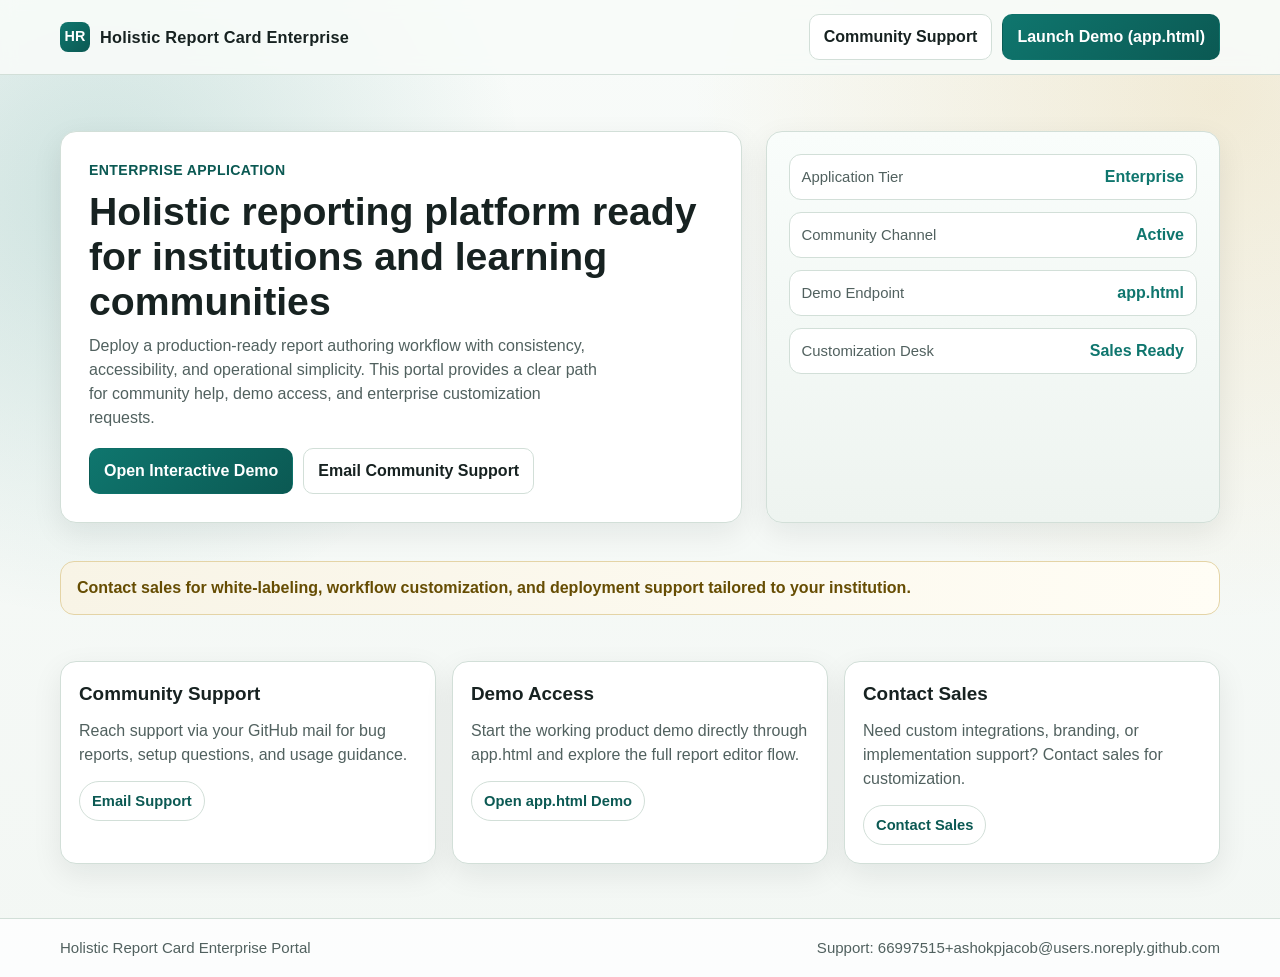
==== commit eafffecf: "Community Support Included" ====
--- a/index.html
+++ b/index.html
@@ -1,258 +1,380 @@
 <!DOCTYPE html>
-<html>
+<html lang="en">
 <head>
-  <meta charset="UTF-8">
-  <title>Holistic Report Card — Editor</title>
-  <link rel="stylesheet" href="styles.css">
-  <link rel="stylesheet" href="assets/css/editor.css">
-  <style>
-    /* App header and menu styles */
-    .app-header {
-      display: flex;
-      align-items: center;
-      justify-content: space-between;
-      gap: 16px;
-      padding: 10px 16px;
-      border-bottom: 1px solid #d6dee8;
-      background: linear-gradient(120deg, #f8fbff 0%, #eef4ff 100%);
-      position: sticky;
-      top: 0;
-      z-index: 20;
-    }
-    .brand {
-      margin: 0;
-      font-family: "Trebuchet MS", "Segoe UI", sans-serif;
-      font-size: 22px;
-      letter-spacing: 0.2px;
-      color: #1d3557;
-    }
-    .app-header-left {
-      display: flex;
-      align-items: center;
-      gap: 12px;
-      min-width: 0;
-    }
-    .app-header-right {
-      display: flex;
-      align-items: center;
-      gap: 10px;
-    }
-    .menu-bar {
-      display: flex;
-      gap: 4px;
-      align-items: center;
-    }
-    .menu-item {
-      position: relative;
-      display: inline-block;
-    }
-    .menu-item-button {
-      padding: 6px 12px;
-      cursor: pointer;
-      background: #f3f3f3;
-      border: 1px solid #ccc;
-      border-radius: 4px;
-      font-size: 14px;
-      user-select: none;
-    }
-    .menu-item-button:hover {
-      background: #e8e8e8;
-    }
-    #toggleEdit {
-      border: 1px solid #1f6feb;
-      background: #1f6feb;
-      color: #fff;
-      border-radius: 8px;
-      padding: 7px 12px;
-      font-weight: 600;
-      cursor: pointer;
-    }
-    #toggleEdit:hover {
-      background: #1758b8;
-    }
-    .history-btn {
-      border: 1px solid #b8c8df;
-      background: #fff;
-      color: #2f4563;
-      border-radius: 8px;
-      padding: 7px 10px;
-      font-weight: 700;
-      cursor: pointer;
-      min-width: 64px;
-    }
-    .history-btn:hover:not(:disabled) {
-      background: #f4f8ff;
-    }
-    .history-btn:disabled {
-      opacity: 0.5;
-      cursor: not-allowed;
-    }
-    #editModeStatus {
-      display: inline-flex;
-      align-items: center;
-      height: 30px;
-      padding: 0 10px;
-      border-radius: 999px;
-      font-size: 12px;
-      font-weight: 700;
-      letter-spacing: 0.2px;
-      background: #e8edf3;
-      color: #3a4b61;
-    }
-    body.edit-mode #editModeStatus {
-      background: #e6f4ea;
-      color: #1f6a3d;
-    }
-    .menu-dropdown {
-      display: none;
-      position: absolute;
-      left: 0;
-      top: calc(100% + 6px);
-      background: white;
-      border: 1px solid #ccc;
-      box-shadow: 0 6px 18px rgba(0,0,0,0.08);
-      min-width: 180px;
-      z-index: 1000;
-      border-radius: 4px;
-      padding: 6px 0;
-    }
-    .menu-dropdown button {
-      display: block;
-      width: 100%;
-      text-align: left;
-      padding: 8px 12px;
-      border: none;
-      background: transparent;
-      cursor: pointer;
-      font-size: 14px;
-    }
-    .menu-dropdown button:hover {
-      background: #f5f7fb;
-    }
-    .menu-dropdown hr {
-      border: none;
-      border-top: 1px solid #e0e0e0;
-      margin: 4px 0;
-    }
-  </style>
+	<meta charset="UTF-8">
+	<meta name="viewport" content="width=device-width, initial-scale=1.0">
+	<meta name="description" content="Holistic Report Card is an enterprise-ready, browser-based report platform with community support and customization options.">
+	<title>Holistic Report Card | Enterprise Platform</title>
+	<style>
+		:root {
+			--bg: #f3f7f4;
+			--surface: #ffffff;
+			--surface-alt: #eef4f0;
+			--text: #172221;
+			--muted: #51615f;
+			--primary: #0f766e;
+			--primary-dark: #0b5953;
+			--accent: #ca8a04;
+			--border: #d2dfd8;
+			--ok: #0f766e;
+			--shadow-soft: 0 10px 30px rgba(16, 24, 22, 0.08);
+		}
+
+		* {
+			box-sizing: border-box;
+		}
+
+		body {
+			margin: 0;
+			font-family: "Trebuchet MS", "Segoe UI", sans-serif;
+			color: var(--text);
+			background:
+				radial-gradient(circle at 95% 10%, rgba(202, 138, 4, 0.14), transparent 35%),
+				radial-gradient(circle at 8% 20%, rgba(15, 118, 110, 0.18), transparent 30%),
+				linear-gradient(180deg, #f8fbf9 0%, var(--bg) 100%);
+			line-height: 1.5;
+		}
+
+		.container {
+			width: min(1160px, 92vw);
+			margin: 0 auto;
+		}
+
+		.site-header {
+			position: sticky;
+			top: 0;
+			z-index: 10;
+			backdrop-filter: blur(8px);
+			background: rgba(248, 251, 249, 0.9);
+			border-bottom: 1px solid var(--border);
+		}
+
+		.topbar {
+			display: flex;
+			justify-content: space-between;
+			align-items: center;
+			padding: 14px 0;
+			gap: 16px;
+			flex-wrap: wrap;
+		}
+
+		.brand {
+			display: flex;
+			align-items: center;
+			gap: 10px;
+			font-weight: 700;
+			font-size: 1.02rem;
+			letter-spacing: 0.2px;
+		}
+
+		.brand-badge {
+			width: 30px;
+			height: 30px;
+			display: grid;
+			place-items: center;
+			border-radius: 8px;
+			color: #fff;
+			background: linear-gradient(135deg, var(--primary), var(--primary-dark));
+			font-size: 0.9rem;
+			font-weight: 800;
+		}
+
+		.top-actions {
+			display: flex;
+			align-items: center;
+			gap: 10px;
+			flex-wrap: wrap;
+		}
+
+		.btn {
+			display: inline-block;
+			text-decoration: none;
+			border-radius: 10px;
+			padding: 10px 14px;
+			border: 1px solid transparent;
+			font-weight: 700;
+			transition: transform 120ms ease, box-shadow 120ms ease, background-color 120ms ease;
+		}
+
+		.btn:hover {
+			transform: translateY(-1px);
+			box-shadow: 0 8px 20px rgba(15, 118, 110, 0.2);
+		}
+
+		.btn-primary {
+			color: #fff;
+			background: linear-gradient(135deg, var(--primary), var(--primary-dark));
+		}
+
+		.btn-secondary {
+			color: var(--text);
+			background: var(--surface);
+			border-color: var(--border);
+		}
+
+		.hero {
+			padding: 56px 0 30px;
+			display: grid;
+			grid-template-columns: 1.2fr 0.8fr;
+			gap: 24px;
+			align-items: stretch;
+		}
+
+		.hero-panel,
+		.status-panel,
+		.section-card {
+			background: var(--surface);
+			border: 1px solid var(--border);
+			border-radius: 16px;
+			box-shadow: var(--shadow-soft);
+		}
+
+		.hero-panel {
+			padding: 28px;
+		}
+
+		.eyebrow {
+			margin: 0;
+			color: var(--primary-dark);
+			font-weight: 800;
+			letter-spacing: 0.4px;
+			font-size: 0.88rem;
+			text-transform: uppercase;
+		}
+
+		h1 {
+			margin: 8px 0 10px;
+			font-size: clamp(1.65rem, 4vw, 2.45rem);
+			line-height: 1.15;
+		}
+
+		.hero-copy {
+			color: var(--muted);
+			max-width: 58ch;
+			margin: 0 0 18px;
+		}
+
+		.hero-cta {
+			display: flex;
+			gap: 10px;
+			flex-wrap: wrap;
+		}
+
+		.status-panel {
+			padding: 22px;
+			display: grid;
+			align-content: start;
+			gap: 12px;
+			background: linear-gradient(180deg, #f9fdfb 0%, var(--surface-alt) 100%);
+		}
+
+		.status-item {
+			display: flex;
+			justify-content: space-between;
+			gap: 12px;
+			align-items: center;
+			border: 1px solid var(--border);
+			border-radius: 12px;
+			background: #fff;
+			padding: 10px 12px;
+		}
+
+		.status-label {
+			color: var(--muted);
+			font-size: 0.93rem;
+		}
+
+		.status-value {
+			font-weight: 800;
+			color: var(--ok);
+		}
+
+		.sections {
+			padding: 12px 0 54px;
+			display: grid;
+			gap: 16px;
+			grid-template-columns: repeat(3, minmax(0, 1fr));
+		}
+
+		.section-card {
+			padding: 18px;
+		}
+
+		h2 {
+			margin: 0 0 10px;
+			font-size: 1.18rem;
+		}
+
+		.section-card p {
+			margin: 0;
+			color: var(--muted);
+		}
+
+		.links {
+			margin-top: 14px;
+			display: flex;
+			gap: 10px;
+			flex-wrap: wrap;
+		}
+
+		.link-chip {
+			display: inline-flex;
+			align-items: center;
+			gap: 6px;
+			border-radius: 999px;
+			padding: 8px 12px;
+			background: #fff;
+			border: 1px solid var(--border);
+			text-decoration: none;
+			font-weight: 700;
+			color: var(--primary-dark);
+			font-size: 0.92rem;
+		}
+
+		.enterprise-strip {
+			margin: 8px 0 34px;
+			border: 1px solid #e4d4a6;
+			background: linear-gradient(90deg, #f8f4e6 0%, #fffdf5 100%);
+			border-radius: 14px;
+			padding: 14px 16px;
+			color: #664d03;
+			font-weight: 600;
+		}
+
+		.site-footer {
+			border-top: 1px solid var(--border);
+			background: rgba(255, 255, 255, 0.8);
+		}
+
+		.footer-inner {
+			display: flex;
+			justify-content: space-between;
+			gap: 12px;
+			align-items: center;
+			flex-wrap: wrap;
+			padding: 18px 0;
+			color: var(--muted);
+			font-size: 0.94rem;
+		}
+
+		@media (max-width: 980px) {
+			.hero {
+				grid-template-columns: 1fr;
+			}
+
+			.sections {
+				grid-template-columns: 1fr 1fr;
+			}
+		}
+
+		@media (max-width: 680px) {
+			.sections {
+				grid-template-columns: 1fr;
+			}
+
+			.hero-panel,
+			.status-panel,
+			.section-card {
+				border-radius: 12px;
+			}
+
+			.hero {
+				padding-top: 30px;
+			}
+		}
+	</style>
 </head>
 <body>
-
-<header class="app-header">
-  <div class="app-header-left">
-    <h1 class="brand">Holistic Report Card</h1>
-    <div class="menu-bar">
-      <div class="menu-item" id="file-menu" aria-label="File menu">
-        <div class="menu-item-button" id="file-button" role="button" aria-haspopup="true" aria-expanded="false">File ▾</div>
-        <div class="menu-dropdown" id="file-dropdown" role="menu" aria-label="File menu dropdown">
-          <button id="saveLayoutBtn" role="menuitem">Save layout</button>
-          <button id="exportLayoutBtn" role="menuitem">Export layout (download)</button>
-          <button id="importLayoutBtn" role="menuitem">Import layout (load file)</button>
-          <hr />
-          <button id="printBtn" role="menuitem">Print Report</button>
-        </div>
-        <!-- hidden file input used for import -->
-        <input id="importLayoutFile" type="file" accept="application/json" style="display:none" />
-      </div>
-      <div class="menu-item" id="edit-menu" aria-label="Edit menu">
-        <div class="menu-item-button" id="edit-button" role="button" aria-haspopup="true" aria-expanded="false">Edit ▾</div>
-        <div class="menu-dropdown" id="edit-dropdown" role="menu" aria-label="Edit menu dropdown">
-          <button id="headerFooterBtn" role="menuitem">Header / Footer...</button>
-          <hr />
-          <button id="resetBtn" role="menuitem">Reset Layout</button>
-        </div>
-      </div>
-    </div>
-  </div>
-  <div class="app-header-right">
-    <button id="undoBtn" class="history-btn" title="Undo (Ctrl+Z)">Undo</button>
-    <button id="redoBtn" class="history-btn" title="Redo (Ctrl+Y)">Redo</button>
-    <span id="editModeStatus">Edit Mode Off</span>
-    <button id="toggleEdit">Toggle Edit Mode</button>
-  </div>
-</header>
-
-<div id="app" class="app-shell">
-  <aside id="sidebar" aria-label="Style sidebar">
-    <div class="sidebar-head">
-      <h3>Style Studio</h3>
-      <div id="selectedInfo" aria-live="polite" class="selected-chip"></div>
-    </div>
-
-    <details class="panel" open>
-      <summary>Typography</summary>
-      <div class="control">
-        <label for="fontFamily">Font</label>
-        <select id="fontFamily">
-          <option value="'Trebuchet MS', 'Segoe UI', sans-serif">Trebuchet</option>
-          <option value="Arial, Helvetica, sans-serif">Arial</option>
-          <option value="Georgia, serif">Georgia</option>
-          <option value="'Times New Roman', Times, serif">Times New Roman</option>
-          <option value="'Courier New', monospace">Courier New</option>
-        </select>
-      </div>
-
-      <div class="control">
-        <label for="fontSize">Size (px)</label>
-        <input id="fontSize" type="number" min="6" max="200" />
-      </div>
-
-      <div class="control">
-        <label for="fontColor">Color</label>
-        <input id="fontColor" type="color" />
-      </div>
-
-      <div class="control inline-checks">
-        <label><input id="boldToggle" type="checkbox" /> Bold</label>
-        <label><input id="italicToggle" type="checkbox" /> Italic</label>
-      </div>
-    </details>
-
-    <details class="panel" open>
-      <summary>Background</summary>
-      <div class="control">
-        <label for="bgColor">Background color</label>
-        <input id="bgColor" type="color" value="#ffffff" />
-        <label><input id="bgTransparent" type="checkbox" /> Transparent</label>
-        <label for="bgOpacity">Opacity: <span id="bgOpacityValue">1.00</span></label>
-        <input id="bgOpacity" type="range" min="0" max="1" step="0.01" value="1" />
-      </div>
-
-      <div class="control">
-        <label for="bgImageUrl">Background image URL</label>
-        <input id="bgImageUrl" type="url" placeholder="https://example.com/image.png" />
-        <label for="bgImageOpacity">Image opacity: <span id="bgImageOpacityValue">1.00</span></label>
-        <input id="bgImageOpacity" type="range" min="0" max="1" step="0.01" value="1" />
-        <button id="openBgAdjusterBtn" type="button">Adjust Image Size/Position</button>
-      </div>
-    </details>
-
-    <details class="panel" open>
-      <summary>Table Fill</summary>
-      <div class="control">
-        <label for="tableFillColor">Table fill color</label>
-        <input id="tableFillColor" type="color" value="#ffffff" />
-        <label><input id="tableFillTransparent" type="checkbox" /> Transparent</label>
-        <label for="tableFillOpacity">Opacity: <span id="tableFillOpacityValue">1.00</span></label>
-        <input id="tableFillOpacity" type="range" min="0" max="1" step="0.01" value="1" />
-      </div>
-    </details>
-
-    <div class="control action-row">
-      <button id="applyBtn">Apply</button>
-      <button id="resetStyleBtn">Reset</button>
-    </div>
-  </aside>
-
-  <main id="main">
-    <section id="pages-wrapper">
-      <!-- script.js will populate #pages with .a4-page elements -->
-      <div id="pages"></div>
-    </section>
-  </main>
-</div>
-
-<script src="script.js" defer></script>
-<script src="assets/js/editor.js" defer></script>
+	<header class="site-header">
+		<div class="container topbar">
+			<div class="brand" aria-label="Holistic Report Card brand">
+				<span class="brand-badge" aria-hidden="true">HR</span>
+				<span>Holistic Report Card Enterprise</span>
+			</div>
+			<nav class="top-actions" aria-label="Primary actions">
+				<a class="btn btn-secondary" href="mailto:66997515+ashokpjacob@users.noreply.github.com">Community Support</a>
+				<a class="btn btn-primary" href="app.html">Launch Demo (app.html)</a>
+			</nav>
+		</div>
+	</header>
+
+	<main class="container" id="main-content">
+		<section class="hero" aria-labelledby="hero-heading">
+			<article class="hero-panel">
+				<p class="eyebrow">Enterprise Application</p>
+				<h1 id="hero-heading">Holistic reporting platform ready for institutions and learning communities</h1>
+				<p class="hero-copy">
+					Deploy a production-ready report authoring workflow with consistency, accessibility, and operational simplicity.
+					This portal provides a clear path for community help, demo access, and enterprise customization requests.
+				</p>
+				<div class="hero-cta">
+					<a class="btn btn-primary" href="app.html">Open Interactive Demo</a>
+					<a class="btn btn-secondary" href="mailto:66997515+ashokpjacob@users.noreply.github.com?subject=Holistic%20Community%20Support">Email Community Support</a>
+				</div>
+			</article>
+
+			<aside class="status-panel" aria-label="Platform readiness">
+				<div class="status-item">
+					<span class="status-label">Application Tier</span>
+					<span class="status-value">Enterprise</span>
+				</div>
+				<div class="status-item">
+					<span class="status-label">Community Channel</span>
+					<span class="status-value">Active</span>
+				</div>
+				<div class="status-item">
+					<span class="status-label">Demo Endpoint</span>
+					<span class="status-value">app.html</span>
+				</div>
+				<div class="status-item">
+					<span class="status-label">Customization Desk</span>
+					<span class="status-value">Sales Ready</span>
+				</div>
+			</aside>
+		</section>
+
+		<section class="enterprise-strip" aria-label="Enterprise notice">
+			Contact sales for white-labeling, workflow customization, and deployment support tailored to your institution.
+		</section>
+
+		<section class="sections" aria-label="Support and access sections">
+			<article class="section-card">
+				<h2>Community Support</h2>
+				<p>
+					Reach support via your GitHub mail for bug reports, setup questions, and usage guidance.
+				</p>
+				<div class="links">
+					<a class="link-chip" href="mailto:66997515+ashokpjacob@users.noreply.github.com?subject=Community%20Support">Email Support</a>
+				</div>
+			</article>
+
+			<article class="section-card">
+				<h2>Demo Access</h2>
+				<p>
+					Start the working product demo directly through app.html and explore the full report editor flow.
+				</p>
+				<div class="links">
+					<a class="link-chip" href="app.html">Open app.html Demo</a>
+				</div>
+			</article>
+
+			<article class="section-card">
+				<h2>Contact Sales</h2>
+				<p>
+					Need custom integrations, branding, or implementation support? Contact sales for customization.
+				</p>
+				<div class="links">
+					<a class="link-chip" href="mailto:66997515+ashokpjacob@users.noreply.github.com?subject=Contact%20Sales%20for%20Customization">Contact Sales</a>
+				</div>
+			</article>
+		</section>
+	</main>
+
+	<footer class="site-footer">
+		<div class="container footer-inner">
+			<span>Holistic Report Card Enterprise Portal</span>
+			<span>Support: 66997515+ashokpjacob@users.noreply.github.com</span>
+		</div>
+	</footer>
 </body>
-</html>+</html>
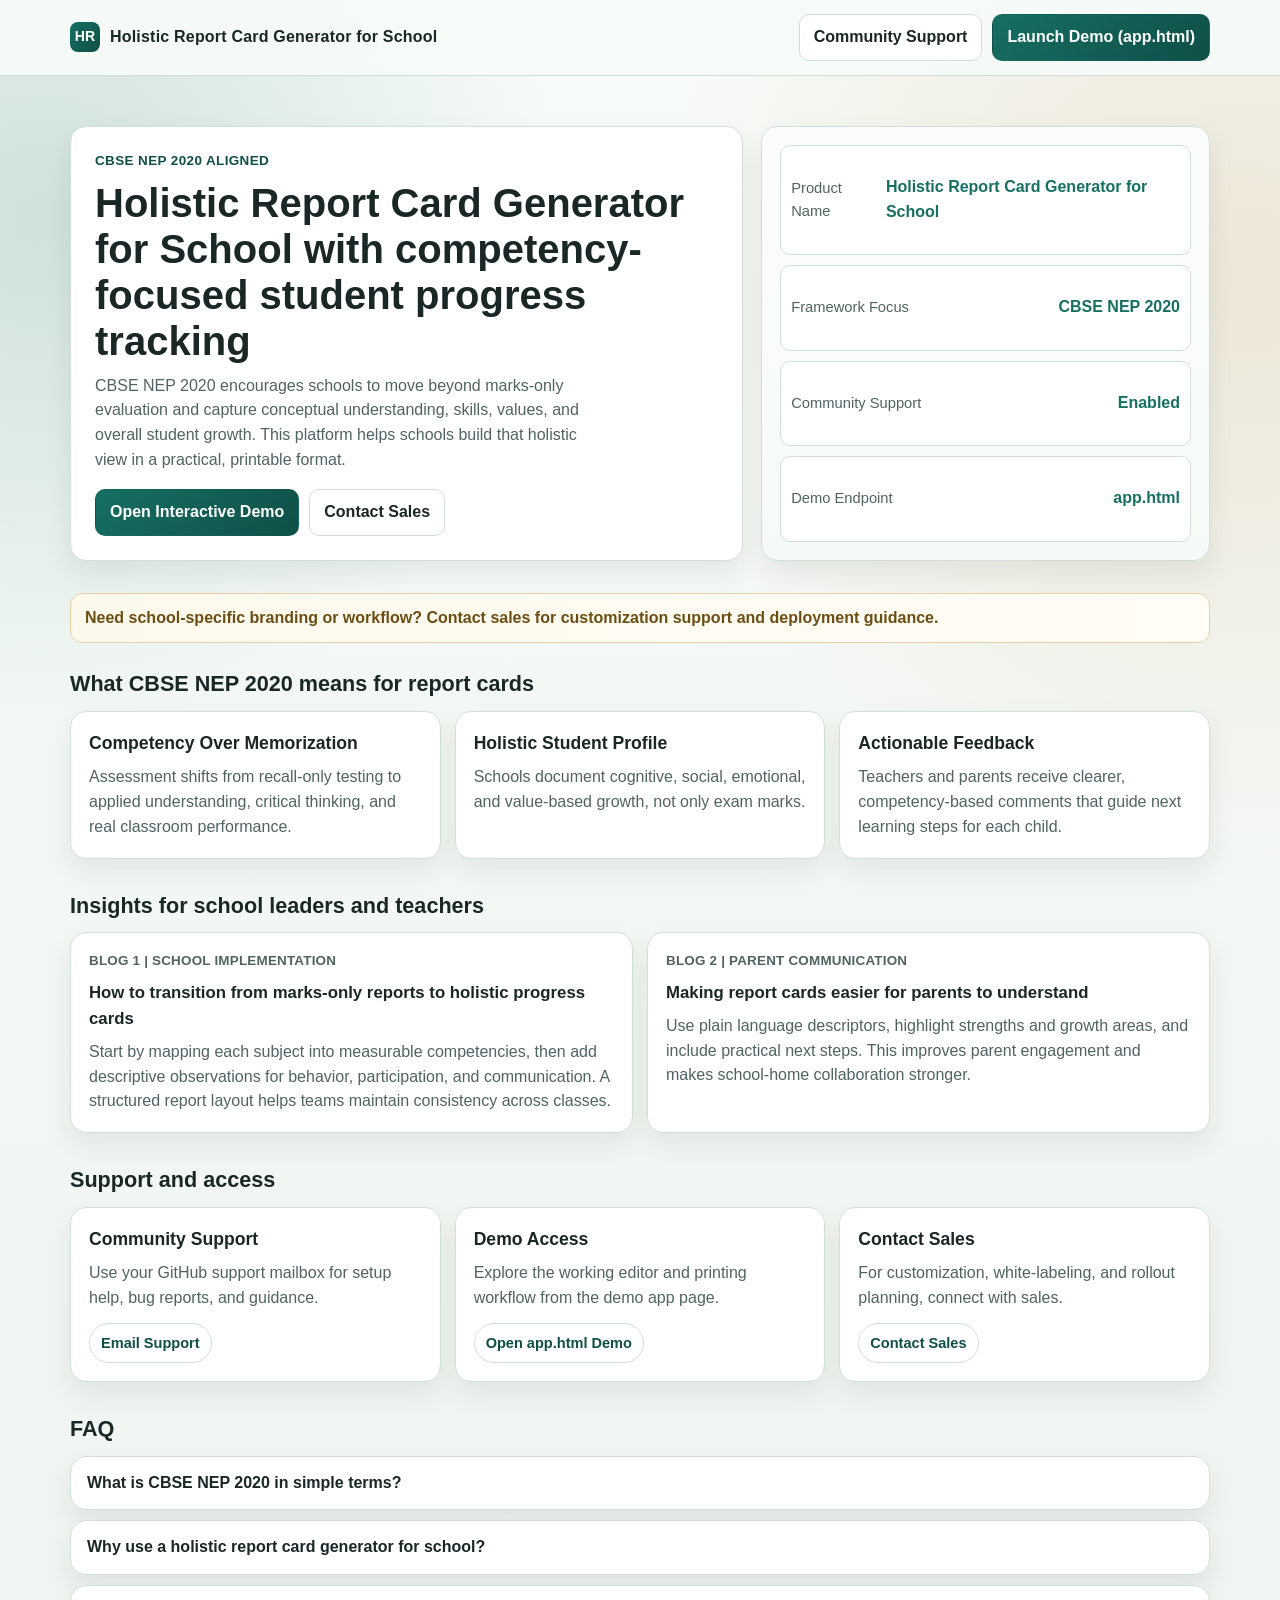
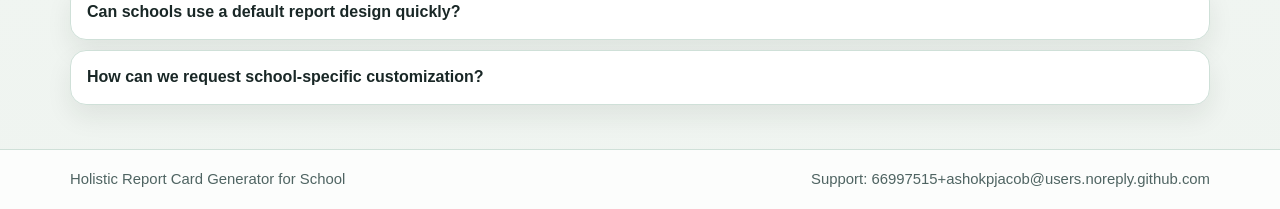
==== commit f1308ca5: "Support Included" ====
--- a/index.html
+++ b/index.html
@@ -3,21 +3,31 @@
 <head>
 	<meta charset="UTF-8">
 	<meta name="viewport" content="width=device-width, initial-scale=1.0">
-	<meta name="description" content="Holistic Report Card is an enterprise-ready, browser-based report platform with community support and customization options.">
-	<title>Holistic Report Card | Enterprise Platform</title>
+	<title>Holistic Report Card Generator for School | CBSE NEP 2020 Report Solution</title>
+	<meta name="description" content="Holistic Report Card Generator for School helps institutions create CBSE NEP 2020-aligned report cards with competency-focused evaluation, printable layouts, and community support.">
+	<meta name="keywords" content="CBSE NEP 2020, holistic report card, school report card software, competency based assessment, student progress report">
+	<meta name="robots" content="index, follow, max-image-preview:large">
+	<link rel="canonical" href="https://ashokpjacob.github.io/holistic-report/">
+	<meta property="og:type" content="website">
+	<meta property="og:title" content="Holistic Report Card Generator for School">
+	<meta property="og:description" content="Create CBSE NEP 2020-aligned, competency-based school report cards with a browser-first workflow.">
+	<meta property="og:url" content="https://ashokpjacob.github.io/holistic-report/">
+	<meta property="og:site_name" content="Holistic Report Card Generator for School">
+	<meta name="twitter:card" content="summary_large_image">
+	<meta name="twitter:title" content="Holistic Report Card Generator for School">
+	<meta name="twitter:description" content="CBSE NEP 2020 focused report card platform for schools with community support and customization options.">
 	<style>
 		:root {
-			--bg: #f3f7f4;
+			--bg: #eff4f0;
 			--surface: #ffffff;
-			--surface-alt: #eef4f0;
-			--text: #172221;
-			--muted: #51615f;
-			--primary: #0f766e;
-			--primary-dark: #0b5953;
-			--accent: #ca8a04;
-			--border: #d2dfd8;
-			--ok: #0f766e;
-			--shadow-soft: 0 10px 30px rgba(16, 24, 22, 0.08);
+			--surface-2: #f5faf7;
+			--text: #192726;
+			--muted: #4f6462;
+			--primary: #166f63;
+			--primary-2: #0f4f47;
+			--accent: #b7791f;
+			--line: #cfe0d8;
+			--shadow: 0 12px 26px rgba(20, 35, 31, 0.08);
 		}
 
 		* {
@@ -27,234 +37,370 @@
 		body {
 			margin: 0;
 			font-family: "Trebuchet MS", "Segoe UI", sans-serif;
+			line-height: 1.55;
 			color: var(--text);
 			background:
-				radial-gradient(circle at 95% 10%, rgba(202, 138, 4, 0.14), transparent 35%),
-				radial-gradient(circle at 8% 20%, rgba(15, 118, 110, 0.18), transparent 30%),
-				linear-gradient(180deg, #f8fbf9 0%, var(--bg) 100%);
-			line-height: 1.5;
+				radial-gradient(circle at 3% 12%, rgba(22, 111, 99, 0.18), transparent 26%),
+				radial-gradient(circle at 97% 15%, rgba(183, 121, 31, 0.15), transparent 30%),
+				linear-gradient(180deg, #f7fbf8 0%, var(--bg) 100%);
+		}
+
+		a {
+			color: inherit;
 		}
 
 		.container {
-			width: min(1160px, 92vw);
+			width: min(1140px, 92vw);
 			margin: 0 auto;
 		}
 
-		.site-header {
+		.header {
 			position: sticky;
 			top: 0;
-			z-index: 10;
+			z-index: 20;
+			border-bottom: 1px solid var(--line);
 			backdrop-filter: blur(8px);
-			background: rgba(248, 251, 249, 0.9);
-			border-bottom: 1px solid var(--border);
+			background: rgba(247, 251, 248, 0.92);
 		}
 
 		.topbar {
 			display: flex;
 			justify-content: space-between;
 			align-items: center;
+			gap: 14px;
+			flex-wrap: wrap;
 			padding: 14px 0;
-			gap: 16px;
-			flex-wrap: wrap;
 		}
 
 		.brand {
-			display: flex;
+			display: inline-flex;
 			align-items: center;
 			gap: 10px;
-			font-weight: 700;
-			font-size: 1.02rem;
+			font-weight: 800;
 			letter-spacing: 0.2px;
 		}
 
-		.brand-badge {
+		.badge {
+			display: grid;
+			place-items: center;
 			width: 30px;
 			height: 30px;
-			display: grid;
-			place-items: center;
 			border-radius: 8px;
 			color: #fff;
-			background: linear-gradient(135deg, var(--primary), var(--primary-dark));
-			font-size: 0.9rem;
-			font-weight: 800;
-		}
-
-		.top-actions {
+			font-size: 0.88rem;
+			background: linear-gradient(135deg, var(--primary), var(--primary-2));
+		}
+
+		.actions {
 			display: flex;
+			gap: 10px;
 			align-items: center;
-			gap: 10px;
 			flex-wrap: wrap;
 		}
 
 		.btn {
 			display: inline-block;
 			text-decoration: none;
+			padding: 10px 14px;
 			border-radius: 10px;
-			padding: 10px 14px;
+			font-weight: 700;
 			border: 1px solid transparent;
-			font-weight: 700;
-			transition: transform 120ms ease, box-shadow 120ms ease, background-color 120ms ease;
+			transition: transform 180ms ease, box-shadow 220ms ease, background-color 220ms ease;
 		}
 
 		.btn:hover {
-			transform: translateY(-1px);
-			box-shadow: 0 8px 20px rgba(15, 118, 110, 0.2);
+			transform: translateY(-2px);
+			box-shadow: 0 10px 20px rgba(15, 79, 71, 0.2);
+		}
+
+		.btn:active {
+			transform: translateY(0);
 		}
 
 		.btn-primary {
 			color: #fff;
-			background: linear-gradient(135deg, var(--primary), var(--primary-dark));
+			background: linear-gradient(135deg, var(--primary), var(--primary-2));
 		}
 
 		.btn-secondary {
 			color: var(--text);
-			background: var(--surface);
-			border-color: var(--border);
+			background: #fff;
+			border-color: var(--line);
 		}
 
 		.hero {
-			padding: 56px 0 30px;
+			padding: 50px 0 28px;
 			display: grid;
 			grid-template-columns: 1.2fr 0.8fr;
-			gap: 24px;
-			align-items: stretch;
-		}
-
-		.hero-panel,
-		.status-panel,
-		.section-card {
+			gap: 18px;
+			animation: fadeSlideIn 700ms ease both;
+		}
+
+		.panel,
+		.card,
+		.faq-item {
 			background: var(--surface);
-			border: 1px solid var(--border);
+			border: 1px solid var(--line);
 			border-radius: 16px;
-			box-shadow: var(--shadow-soft);
-		}
-
-		.hero-panel {
-			padding: 28px;
+			box-shadow: var(--shadow);
+		}
+
+		.panel {
+			padding: 24px;
 		}
 
 		.eyebrow {
 			margin: 0;
-			color: var(--primary-dark);
+			text-transform: uppercase;
+			font-size: 0.84rem;
+			color: var(--primary-2);
 			font-weight: 800;
 			letter-spacing: 0.4px;
-			font-size: 0.88rem;
-			text-transform: uppercase;
 		}
 
 		h1 {
 			margin: 8px 0 10px;
-			font-size: clamp(1.65rem, 4vw, 2.45rem);
+			font-size: clamp(1.8rem, 4vw, 2.5rem);
 			line-height: 1.15;
 		}
 
-		.hero-copy {
+		.lead {
+			margin: 0;
+			max-width: 58ch;
 			color: var(--muted);
-			max-width: 58ch;
-			margin: 0 0 18px;
-		}
-
-		.hero-cta {
+		}
+
+		.cta-row {
+			margin-top: 16px;
 			display: flex;
 			gap: 10px;
 			flex-wrap: wrap;
 		}
 
-		.status-panel {
-			padding: 22px;
+		.status {
+			padding: 18px;
 			display: grid;
-			align-content: start;
-			gap: 12px;
-			background: linear-gradient(180deg, #f9fdfb 0%, var(--surface-alt) 100%);
+			gap: 10px;
+			background: linear-gradient(180deg, #fbfdfc 0%, var(--surface-2) 100%);
 		}
 
 		.status-item {
 			display: flex;
 			justify-content: space-between;
-			gap: 12px;
+			gap: 8px;
 			align-items: center;
-			border: 1px solid var(--border);
+			padding: 9px 10px;
+			border: 1px solid var(--line);
+			border-radius: 10px;
+			background: #fff;
+		}
+
+		.status-item span:first-child {
+			color: var(--muted);
+			font-size: 0.92rem;
+		}
+
+		.status-item span:last-child {
+			font-weight: 800;
+			color: var(--primary);
+		}
+
+		.notice {
+			margin: 4px 0 24px;
+			padding: 12px 14px;
 			border-radius: 12px;
+			border: 1px solid #e6d0a7;
+			background: linear-gradient(90deg, #fcf8ec, #fffdf6);
+			color: #6b4e12;
+			font-weight: 600;
+		}
+
+		.section-title {
+			font-size: 1.35rem;
+			margin: 0 0 10px;
+		}
+
+		.grid {
+			display: grid;
+			gap: 14px;
+			grid-template-columns: repeat(3, minmax(0, 1fr));
+		}
+
+		.card {
+			padding: 18px;
+			animation: fadeSlideUp 640ms ease both;
+		}
+
+		h2 {
+			margin: 0 0 8px;
+			font-size: 1.1rem;
+		}
+
+		p {
+			margin: 0;
+		}
+
+		.muted {
+			color: var(--muted);
+		}
+
+		.card .links {
+			margin-top: 12px;
+			display: flex;
+			gap: 8px;
+			flex-wrap: wrap;
+		}
+
+		.chip {
+			display: inline-flex;
+			align-items: center;
+			padding: 8px 11px;
+			border-radius: 999px;
+			text-decoration: none;
+			font-weight: 700;
+			font-size: 0.91rem;
+			border: 1px solid var(--line);
 			background: #fff;
-			padding: 10px 12px;
-		}
-
-		.status-label {
+			color: var(--primary-2);
+			transition: transform 170ms ease, box-shadow 220ms ease;
+		}
+
+		.chip:hover {
+			transform: translateY(-1px);
+			box-shadow: 0 7px 16px rgba(15, 79, 71, 0.14);
+		}
+
+		.blog {
+			margin-top: 30px;
+		}
+
+		.blog-grid {
+			display: grid;
+			grid-template-columns: repeat(2, minmax(0, 1fr));
+			gap: 14px;
+		}
+
+		.blog-card {
+			padding: 18px;
+			background: #fff;
+			border: 1px solid var(--line);
+			border-radius: 16px;
+			box-shadow: var(--shadow);
+			animation: fadeSlideUp 700ms ease both;
+		}
+
+		.blog-meta {
+			font-size: 0.84rem;
+			color: var(--muted);
+			font-weight: 700;
+			letter-spacing: 0.2px;
+		}
+
+		h3 {
+			margin: 8px 0;
+			font-size: 1.05rem;
+		}
+
+		.faq {
+			margin: 30px 0 44px;
+		}
+
+		.faq-list {
+			display: grid;
+			gap: 10px;
+		}
+
+		.faq-item {
+			overflow: hidden;
+			animation: fadeSlideUp 760ms ease both;
+		}
+
+		.faq-item summary {
+			cursor: pointer;
+			list-style: none;
+			padding: 14px 16px;
+			font-weight: 700;
+		}
+
+		.faq-item summary::-webkit-details-marker {
+			display: none;
+		}
+
+		.faq-item p {
+			padding: 0 16px 14px;
+			color: var(--muted);
+		}
+
+		.faq-item[open] summary {
+			background: linear-gradient(90deg, rgba(22, 111, 99, 0.08), rgba(183, 121, 31, 0.08));
+		}
+
+		/* Staggered reveal for sections */
+		.grid .card:nth-child(1),
+		.blog-grid .blog-card:nth-child(1),
+		.faq-list .faq-item:nth-child(1) {
+			animation-delay: 80ms;
+		}
+
+		.grid .card:nth-child(2),
+		.blog-grid .blog-card:nth-child(2),
+		.faq-list .faq-item:nth-child(2) {
+			animation-delay: 160ms;
+		}
+
+		.grid .card:nth-child(3),
+		.faq-list .faq-item:nth-child(3) {
+			animation-delay: 240ms;
+		}
+
+		.faq-list .faq-item:nth-child(4) {
+			animation-delay: 320ms;
+		}
+
+		@keyframes fadeSlideIn {
+			from {
+				opacity: 0;
+				transform: translateY(12px);
+			}
+			to {
+				opacity: 1;
+				transform: translateY(0);
+			}
+		}
+
+		@keyframes fadeSlideUp {
+			from {
+				opacity: 0;
+				transform: translateY(14px);
+			}
+			to {
+				opacity: 1;
+				transform: translateY(0);
+			}
+		}
+
+		@media (prefers-reduced-motion: reduce) {
+			*,
+			*::before,
+			*::after {
+				animation: none !important;
+				transition: none !important;
+			}
+		}
+
+		.footer {
+			border-top: 1px solid var(--line);
+			background: rgba(255, 255, 255, 0.8);
+		}
+
+		.footer-inner {
+			padding: 18px 0;
+			display: flex;
+			justify-content: space-between;
+			gap: 10px;
+			flex-wrap: wrap;
 			color: var(--muted);
 			font-size: 0.93rem;
-		}
-
-		.status-value {
-			font-weight: 800;
-			color: var(--ok);
-		}
-
-		.sections {
-			padding: 12px 0 54px;
-			display: grid;
-			gap: 16px;
-			grid-template-columns: repeat(3, minmax(0, 1fr));
-		}
-
-		.section-card {
-			padding: 18px;
-		}
-
-		h2 {
-			margin: 0 0 10px;
-			font-size: 1.18rem;
-		}
-
-		.section-card p {
-			margin: 0;
-			color: var(--muted);
-		}
-
-		.links {
-			margin-top: 14px;
-			display: flex;
-			gap: 10px;
-			flex-wrap: wrap;
-		}
-
-		.link-chip {
-			display: inline-flex;
-			align-items: center;
-			gap: 6px;
-			border-radius: 999px;
-			padding: 8px 12px;
-			background: #fff;
-			border: 1px solid var(--border);
-			text-decoration: none;
-			font-weight: 700;
-			color: var(--primary-dark);
-			font-size: 0.92rem;
-		}
-
-		.enterprise-strip {
-			margin: 8px 0 34px;
-			border: 1px solid #e4d4a6;
-			background: linear-gradient(90deg, #f8f4e6 0%, #fffdf5 100%);
-			border-radius: 14px;
-			padding: 14px 16px;
-			color: #664d03;
-			font-weight: 600;
-		}
-
-		.site-footer {
-			border-top: 1px solid var(--border);
-			background: rgba(255, 255, 255, 0.8);
-		}
-
-		.footer-inner {
-			display: flex;
-			justify-content: space-between;
-			gap: 12px;
-			align-items: center;
-			flex-wrap: wrap;
-			padding: 18px 0;
-			color: var(--muted);
-			font-size: 0.94rem;
 		}
 
 		@media (max-width: 980px) {
@@ -262,117 +408,206 @@
 				grid-template-columns: 1fr;
 			}
 
-			.sections {
+			.grid,
+			.blog-grid {
 				grid-template-columns: 1fr 1fr;
 			}
 		}
 
-		@media (max-width: 680px) {
-			.sections {
+		@media (max-width: 700px) {
+			.grid,
+			.blog-grid {
 				grid-template-columns: 1fr;
-			}
-
-			.hero-panel,
-			.status-panel,
-			.section-card {
-				border-radius: 12px;
 			}
 
 			.hero {
 				padding-top: 30px;
 			}
+
+			.panel,
+			.card,
+			.blog-card,
+			.faq-item {
+				border-radius: 12px;
+			}
 		}
 	</style>
+	<script type="application/ld+json">
+	{
+		"@context": "https://schema.org",
+		"@type": "WebSite",
+		"name": "Holistic Report Card Generator for School",
+		"url": "https://ashokpjacob.github.io/holistic-report/",
+		"description": "School report card platform focused on CBSE NEP 2020 competency-based reporting.",
+		"publisher": {
+			"@type": "Organization",
+			"name": "Holistic Report Card Generator for School",
+			"email": "66997515+ashokpjacob@users.noreply.github.com"
+		}
+	}
+	</script>
+	<script type="application/ld+json">
+	{
+		"@context": "https://schema.org",
+		"@type": "FAQPage",
+		"mainEntity": [
+			{
+				"@type": "Question",
+				"name": "What is CBSE NEP 2020 in simple terms?",
+				"acceptedAnswer": {
+					"@type": "Answer",
+					"text": "CBSE implementation of NEP 2020 focuses on competency-based learning, holistic progress tracking, and less rote memorization with richer student feedback."
+				}
+			},
+			{
+				"@type": "Question",
+				"name": "How does this platform support schools?",
+				"acceptedAnswer": {
+					"@type": "Answer",
+					"text": "Schools can build domain and subject wise report cards, adjust layout and styles, and print clean A4 reports using the app demo."
+				}
+			},
+			{
+				"@type": "Question",
+				"name": "Can we request customizations for our school brand?",
+				"acceptedAnswer": {
+					"@type": "Answer",
+					"text": "Yes. Contact sales through the provided support email for customization, white-labeling, and deployment guidance."
+				}
+			}
+		]
+	}
+	</script>
 </head>
 <body>
-	<header class="site-header">
+	<header class="header">
 		<div class="container topbar">
-			<div class="brand" aria-label="Holistic Report Card brand">
-				<span class="brand-badge" aria-hidden="true">HR</span>
-				<span>Holistic Report Card Enterprise</span>
+			<div class="brand" aria-label="Holistic Report Card Generator for School brand">
+				<span class="badge" aria-hidden="true">HR</span>
+				<span>Holistic Report Card Generator for School</span>
 			</div>
-			<nav class="top-actions" aria-label="Primary actions">
-				<a class="btn btn-secondary" href="mailto:66997515+ashokpjacob@users.noreply.github.com">Community Support</a>
+			<nav class="actions" aria-label="Top actions">
+				<a class="btn btn-secondary" href="mailto:66997515+ashokpjacob@users.noreply.github.com?subject=Community%20Support">Community Support</a>
 				<a class="btn btn-primary" href="app.html">Launch Demo (app.html)</a>
 			</nav>
 		</div>
 	</header>
 
 	<main class="container" id="main-content">
-		<section class="hero" aria-labelledby="hero-heading">
-			<article class="hero-panel">
-				<p class="eyebrow">Enterprise Application</p>
-				<h1 id="hero-heading">Holistic reporting platform ready for institutions and learning communities</h1>
-				<p class="hero-copy">
-					Deploy a production-ready report authoring workflow with consistency, accessibility, and operational simplicity.
-					This portal provides a clear path for community help, demo access, and enterprise customization requests.
+		<section class="hero" aria-labelledby="hero-title">
+			<article class="panel">
+				<p class="eyebrow">CBSE NEP 2020 Aligned</p>
+				<h1 id="hero-title">Holistic Report Card Generator for School with competency-focused student progress tracking</h1>
+				<p class="lead">
+					CBSE NEP 2020 encourages schools to move beyond marks-only evaluation and capture conceptual understanding, skills,
+					values, and overall student growth. This platform helps schools build that holistic view in a practical, printable format.
 				</p>
-				<div class="hero-cta">
+				<div class="cta-row">
 					<a class="btn btn-primary" href="app.html">Open Interactive Demo</a>
-					<a class="btn btn-secondary" href="mailto:66997515+ashokpjacob@users.noreply.github.com?subject=Holistic%20Community%20Support">Email Community Support</a>
+					<a class="btn btn-secondary" href="mailto:66997515+ashokpjacob@users.noreply.github.com?subject=Contact%20Sales%20for%20Customization">Contact Sales</a>
 				</div>
 			</article>
-
-			<aside class="status-panel" aria-label="Platform readiness">
-				<div class="status-item">
-					<span class="status-label">Application Tier</span>
-					<span class="status-value">Enterprise</span>
-				</div>
-				<div class="status-item">
-					<span class="status-label">Community Channel</span>
-					<span class="status-value">Active</span>
-				</div>
-				<div class="status-item">
-					<span class="status-label">Demo Endpoint</span>
-					<span class="status-value">app.html</span>
-				</div>
-				<div class="status-item">
-					<span class="status-label">Customization Desk</span>
-					<span class="status-value">Sales Ready</span>
-				</div>
+			<aside class="panel status" aria-label="Platform summary">
+				<div class="status-item"><span>Product Name</span><span>Holistic Report Card Generator for School</span></div>
+				<div class="status-item"><span>Framework Focus</span><span>CBSE NEP 2020</span></div>
+				<div class="status-item"><span>Community Support</span><span>Enabled</span></div>
+				<div class="status-item"><span>Demo Endpoint</span><span>app.html</span></div>
 			</aside>
 		</section>
 
-		<section class="enterprise-strip" aria-label="Enterprise notice">
-			Contact sales for white-labeling, workflow customization, and deployment support tailored to your institution.
+		<section class="notice" aria-label="Customization notice">
+			Need school-specific branding or workflow? Contact sales for customization support and deployment guidance.
 		</section>
 
-		<section class="sections" aria-label="Support and access sections">
-			<article class="section-card">
-				<h2>Community Support</h2>
-				<p>
-					Reach support via your GitHub mail for bug reports, setup questions, and usage guidance.
-				</p>
-				<div class="links">
-					<a class="link-chip" href="mailto:66997515+ashokpjacob@users.noreply.github.com?subject=Community%20Support">Email Support</a>
-				</div>
-			</article>
-
-			<article class="section-card">
-				<h2>Demo Access</h2>
-				<p>
-					Start the working product demo directly through app.html and explore the full report editor flow.
-				</p>
-				<div class="links">
-					<a class="link-chip" href="app.html">Open app.html Demo</a>
-				</div>
-			</article>
-
-			<article class="section-card">
-				<h2>Contact Sales</h2>
-				<p>
-					Need custom integrations, branding, or implementation support? Contact sales for customization.
-				</p>
-				<div class="links">
-					<a class="link-chip" href="mailto:66997515+ashokpjacob@users.noreply.github.com?subject=Contact%20Sales%20for%20Customization">Contact Sales</a>
-				</div>
-			</article>
+		<section aria-labelledby="cbse-explainer">
+			<h2 class="section-title" id="cbse-explainer">What CBSE NEP 2020 means for report cards</h2>
+			<div class="grid">
+				<article class="card">
+					<h2>Competency Over Memorization</h2>
+					<p class="muted">Assessment shifts from recall-only testing to applied understanding, critical thinking, and real classroom performance.</p>
+				</article>
+				<article class="card">
+					<h2>Holistic Student Profile</h2>
+					<p class="muted">Schools document cognitive, social, emotional, and value-based growth, not only exam marks.</p>
+				</article>
+				<article class="card">
+					<h2>Actionable Feedback</h2>
+					<p class="muted">Teachers and parents receive clearer, competency-based comments that guide next learning steps for each child.</p>
+				</article>
+			</div>
+		</section>
+
+		<section class="blog" aria-labelledby="blog-title">
+			<h2 class="section-title" id="blog-title">Insights for school leaders and teachers</h2>
+			<div class="blog-grid">
+				<article class="blog-card">
+					<p class="blog-meta">BLOG 1 | SCHOOL IMPLEMENTATION</p>
+					<h3>How to transition from marks-only reports to holistic progress cards</h3>
+					<p class="muted">Start by mapping each subject into measurable competencies, then add descriptive observations for behavior, participation,
+					and communication. A structured report layout helps teams maintain consistency across classes.</p>
+				</article>
+				<article class="blog-card">
+					<p class="blog-meta">BLOG 2 | PARENT COMMUNICATION</p>
+					<h3>Making report cards easier for parents to understand</h3>
+					<p class="muted">Use plain language descriptors, highlight strengths and growth areas, and include practical next steps. This improves parent
+					engagement and makes school-home collaboration stronger.</p>
+				</article>
+			</div>
+		</section>
+
+		<section class="blog" aria-labelledby="support-title">
+			<h2 class="section-title" id="support-title">Support and access</h2>
+			<div class="grid">
+				<article class="card">
+					<h2>Community Support</h2>
+					<p class="muted">Use your GitHub support mailbox for setup help, bug reports, and guidance.</p>
+					<div class="links">
+						<a class="chip" href="mailto:66997515+ashokpjacob@users.noreply.github.com?subject=Community%20Support">Email Support</a>
+					</div>
+				</article>
+				<article class="card">
+					<h2>Demo Access</h2>
+					<p class="muted">Explore the working editor and printing workflow from the demo app page.</p>
+					<div class="links">
+						<a class="chip" href="app.html">Open app.html Demo</a>
+					</div>
+				</article>
+				<article class="card">
+					<h2>Contact Sales</h2>
+					<p class="muted">For customization, white-labeling, and rollout planning, connect with sales.</p>
+					<div class="links">
+						<a class="chip" href="mailto:66997515+ashokpjacob@users.noreply.github.com?subject=Contact%20Sales%20for%20Customization">Contact Sales</a>
+					</div>
+				</article>
+			</div>
+		</section>
+
+		<section class="faq" aria-labelledby="faq-title">
+			<h2 class="section-title" id="faq-title">FAQ</h2>
+			<div class="faq-list">
+				<details class="faq-item">
+					<summary>What is CBSE NEP 2020 in simple terms?</summary>
+					<p>It is a school education reform direction that emphasizes understanding, skills, and overall development over rote memorization.</p>
+				</details>
+				<details class="faq-item">
+					<summary>Why use a holistic report card generator for school?</summary>
+					<p>A holistic report card gives a fuller picture of each learner, including competencies, behavior, participation, and growth areas.</p>
+				</details>
+				<details class="faq-item">
+					<summary>Can schools use a default report design quickly?</summary>
+					<p>Yes. The editor supports loading a default design from layout-styles.json, including GitHub-based default loading.</p>
+				</details>
+				<details class="faq-item">
+					<summary>How can we request school-specific customization?</summary>
+					<p>Use the Contact Sales action to request custom branding, workflow updates, and deployment support for your school.</p>
+				</details>
+			</div>
 		</section>
 	</main>
 
-	<footer class="site-footer">
+	<footer class="footer">
 		<div class="container footer-inner">
-			<span>Holistic Report Card Enterprise Portal</span>
+			<span>Holistic Report Card Generator for School</span>
 			<span>Support: 66997515+ashokpjacob@users.noreply.github.com</span>
 		</div>
 	</footer>
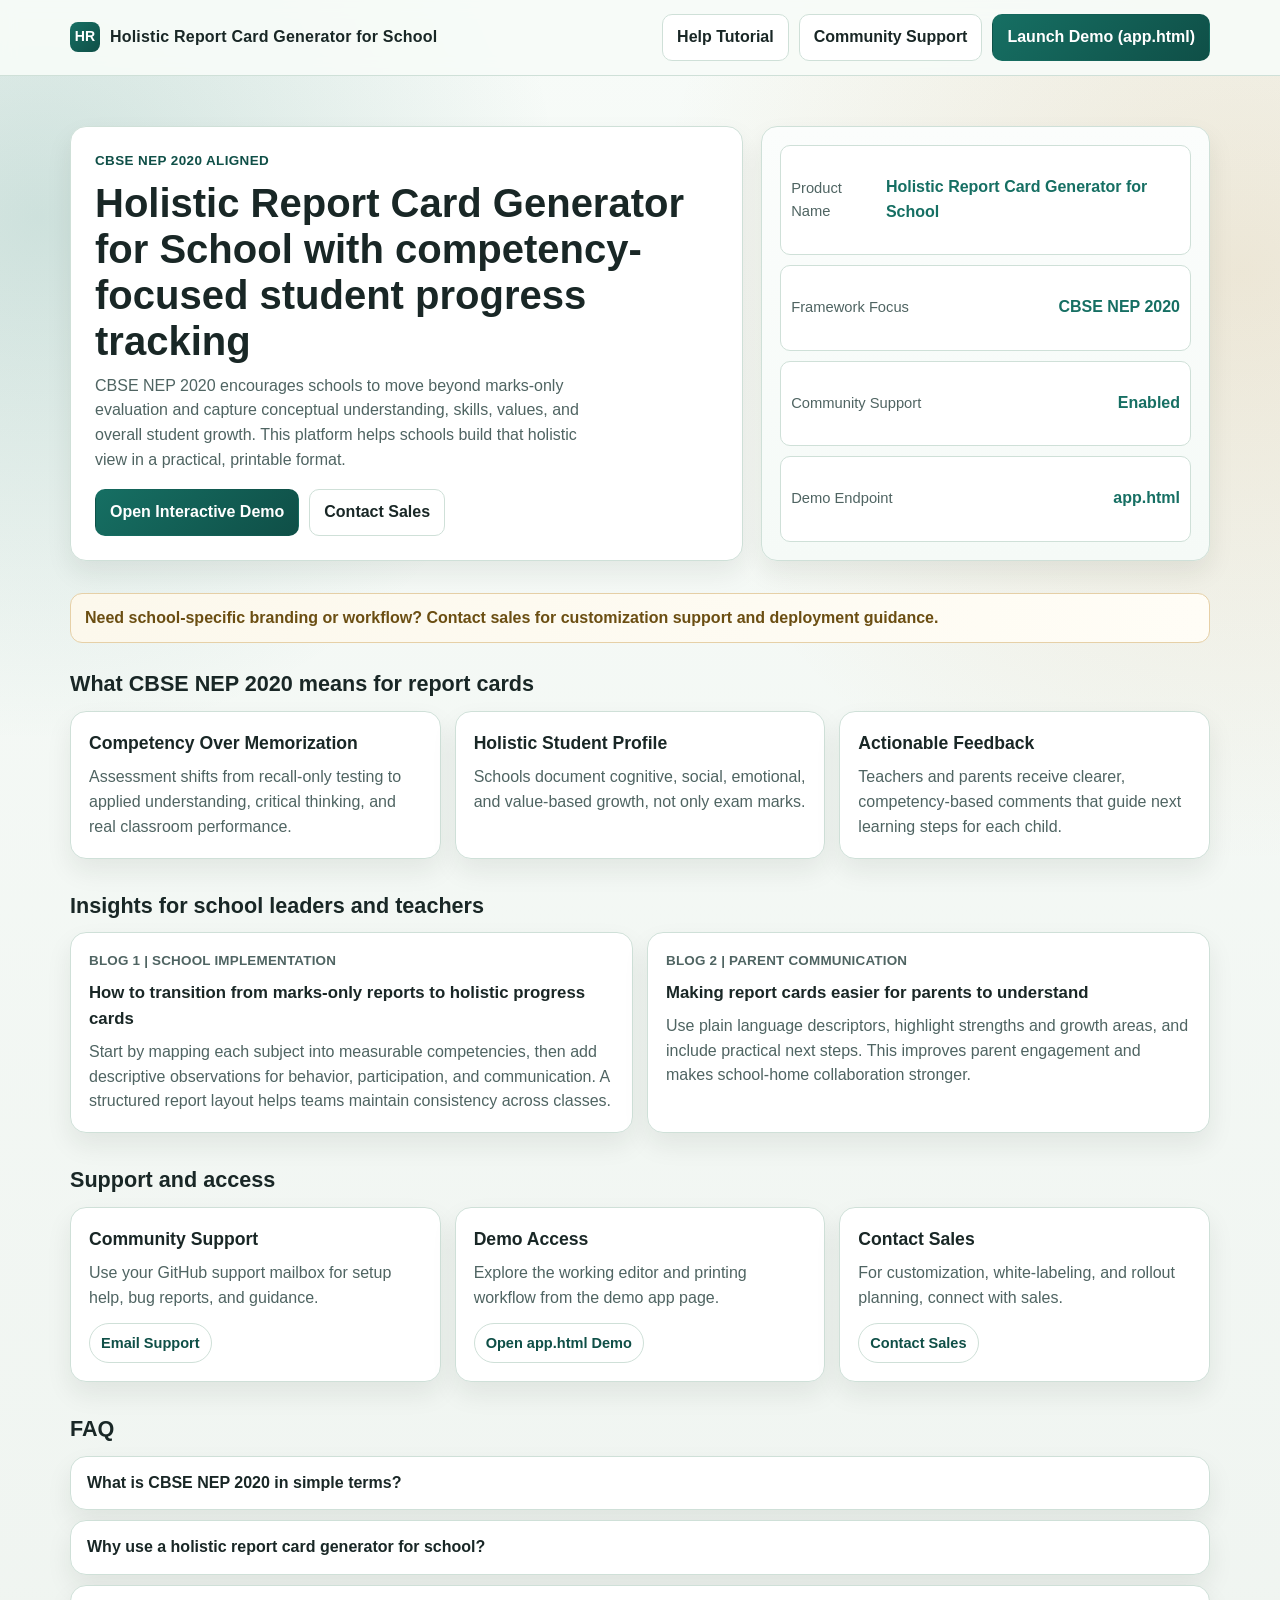
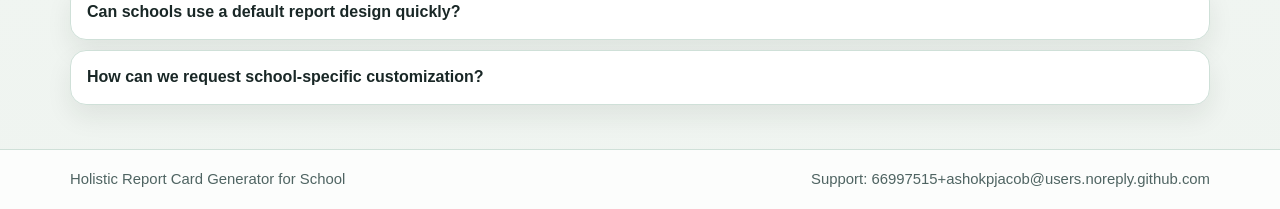
==== commit e8ef81fc: "Help Included" ====
--- a/index.html
+++ b/index.html
@@ -487,6 +487,7 @@
 				<span>Holistic Report Card Generator for School</span>
 			</div>
 			<nav class="actions" aria-label="Top actions">
+				<a class="btn btn-secondary" href="help/tutorial.html">Help Tutorial</a>
 				<a class="btn btn-secondary" href="mailto:66997515+ashokpjacob@users.noreply.github.com?subject=Community%20Support">Community Support</a>
 				<a class="btn btn-primary" href="app.html">Launch Demo (app.html)</a>
 			</nav>
